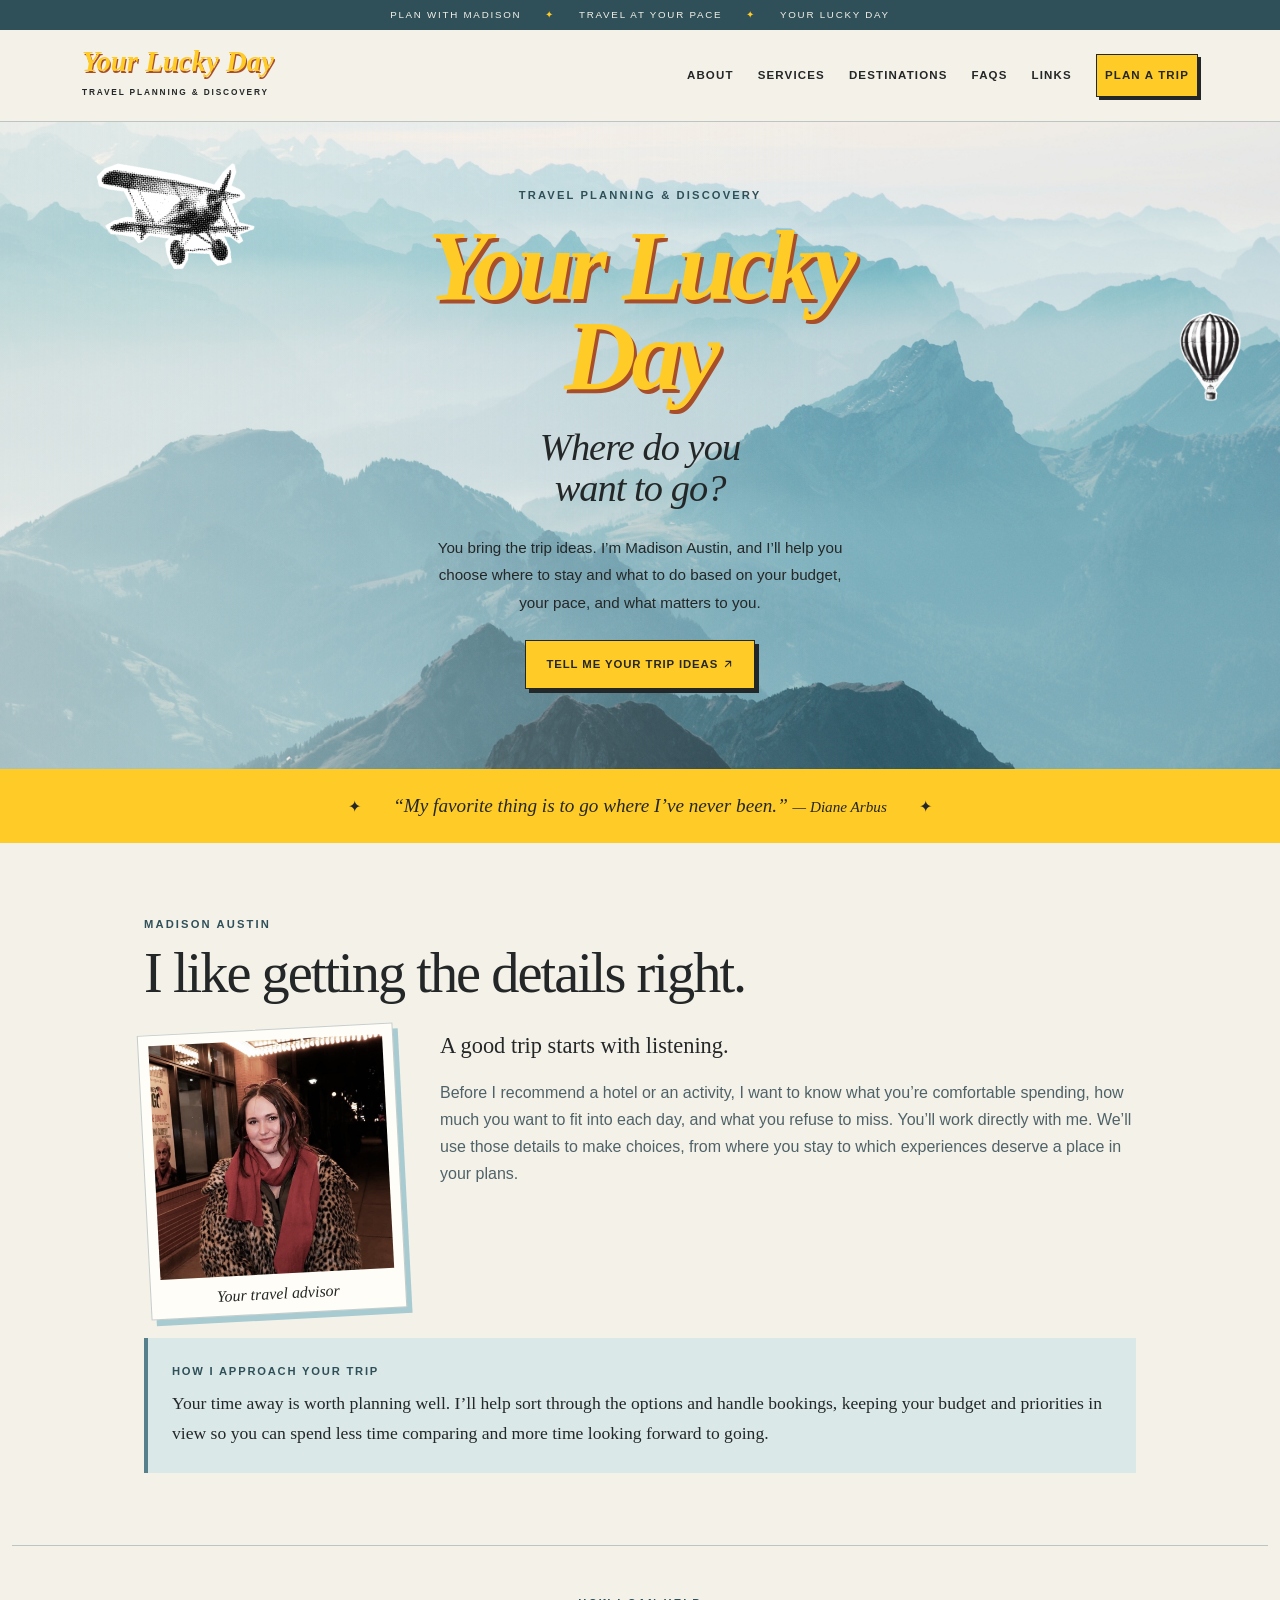
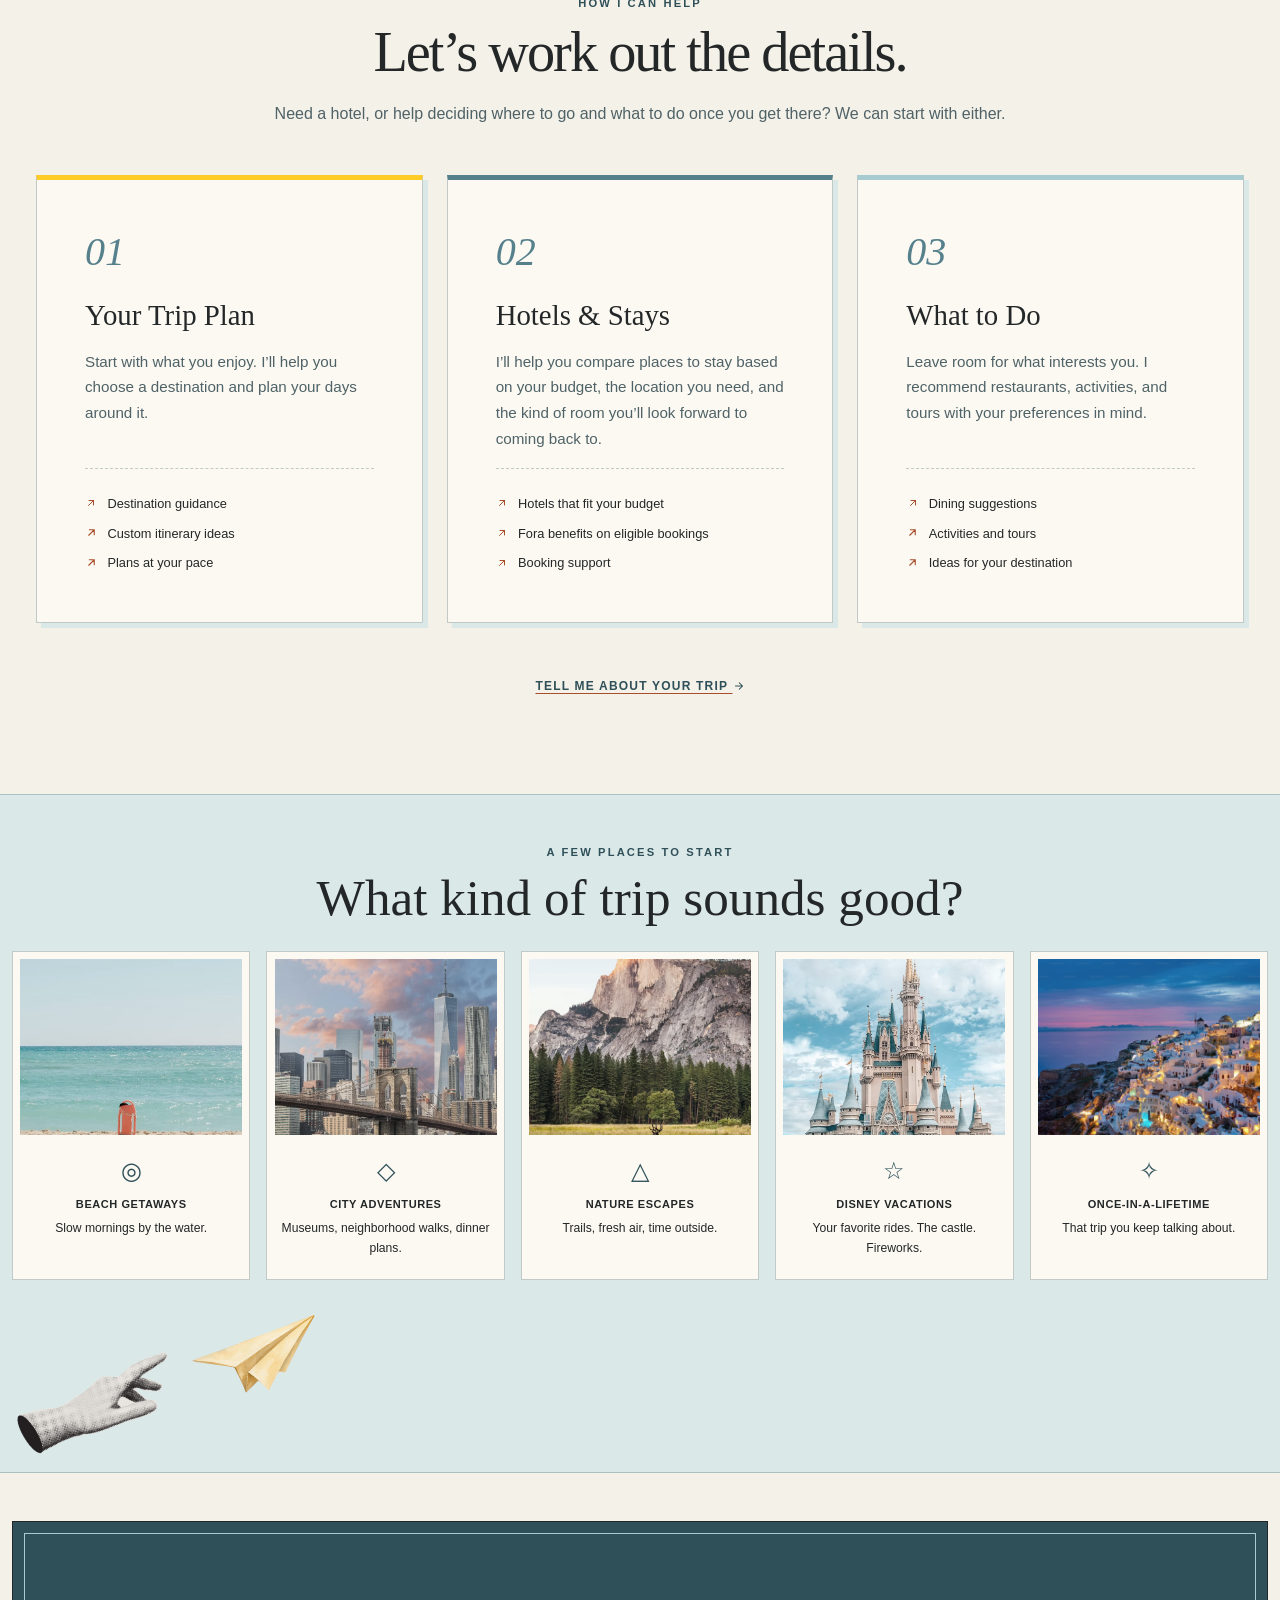
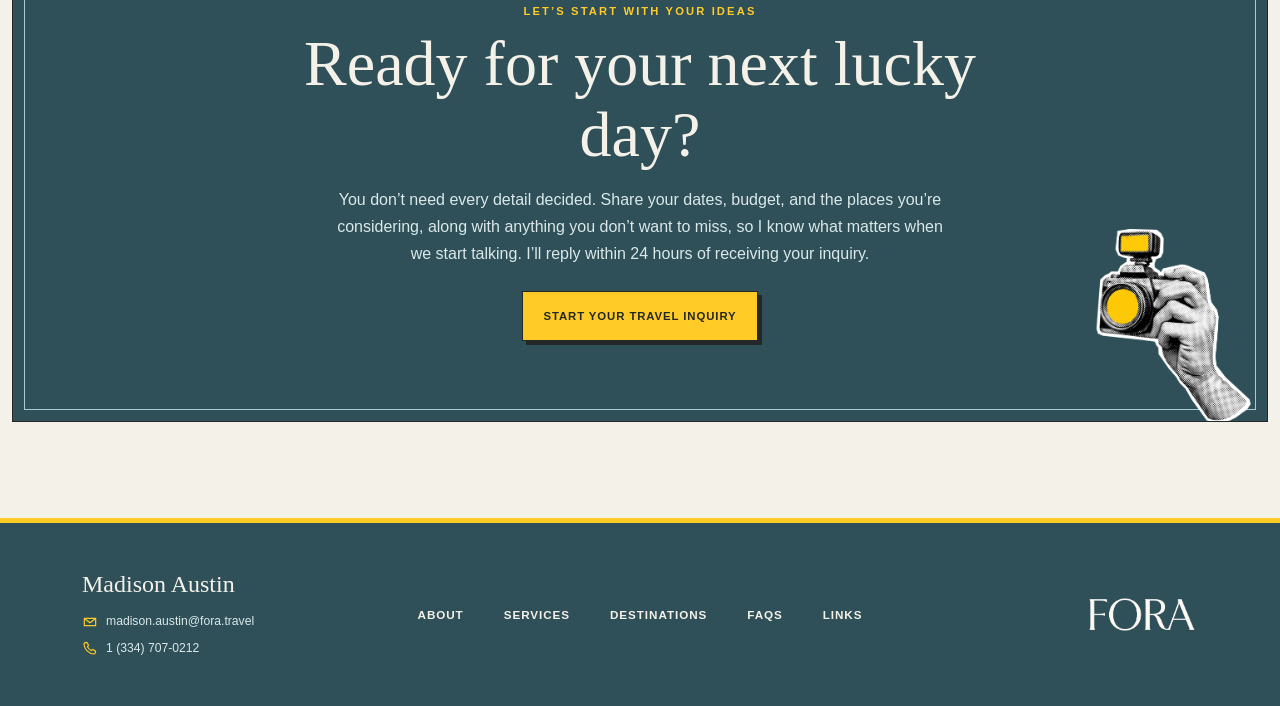
==== index.html @ 233556ca "remove emojis" ====
<!doctype html>
<html lang="en">
  <head>
    <meta charset="utf-8">
    <meta name="viewport" content="width=device-width, initial-scale=1">
    <title>Your Lucky Day | Travel Planning by Madison Austin</title>
    <meta
      name="description"
      content="Plan your trip with Madison Austin. Get help choosing hotels, destinations, and activities around your budget and the way you like to travel."
    >
    <meta name="author" content="Madison Austin">
    <meta name="robots" content="index, follow, max-image-preview:large">
    <link rel="canonical" href="https://yourluckyday.travel/">

    <meta property="og:type" content="website">
    <meta property="og:locale" content="en_US">
    <meta property="og:site_name" content="Your Lucky Day">
    <meta property="og:url" content="https://yourluckyday.travel/">
    <meta property="og:title" content="Your Lucky Day | Travel Planning by Madison Austin">
    <meta
      property="og:description"
      content="You bring the trip ideas. I’m Madison Austin, and I’ll help you choose where to stay and what to do based on your budget, your pace, and what matters to you."
    >
    <meta property="og:image" content="https://yourluckyday.travel/branding/assets/business-card.png">
    <meta property="og:image:type" content="image/png">
    <meta property="og:image:width" content="397">
    <meta property="og:image:height" content="655">
    <meta property="og:image:alt" content="Your Lucky Day custom travel planning by Madison Austin">

    <meta name="twitter:card" content="summary_large_image">
    <meta name="twitter:title" content="Your Lucky Day | Travel Planning by Madison Austin">
    <meta
      name="twitter:description"
      content="You bring the trip ideas. I’m Madison Austin, and I’ll help you choose where to stay and what to do based on your budget, your pace, and what matters to you."
    >
    <meta name="twitter:image" content="https://yourluckyday.travel/branding/assets/business-card.png">
    <meta name="twitter:image:alt" content="Your Lucky Day custom travel planning by Madison Austin">
    <meta name="theme-color" content="#56818c">
    <link
      href="https://cdn.jsdelivr.net/npm/bootstrap@5.3.8/dist/css/bootstrap.min.css"
      rel="stylesheet"
      integrity="sha384-sRIl4kxILFvY47J16cr9ZwB07vP4J8+LH7qKQnuqkuIAvNWLzeN8tE5YBujZqJLB"
      crossorigin="anonymous"
    >
    <link rel="icon" href="branding/assets/favicon.svg" type="image/svg+xml">
    <link href="branding/css/colors.css" rel="stylesheet">
    <script type="application/ld+json">
      {
        "@context": "https://schema.org",
        "@type": "TravelAgency",
        "name": "Your Lucky Day",
        "url": "https://yourluckyday.travel/",
        "logo": "https://yourluckyday.travel/branding/assets/business-card.png",
        "description": "Madison Austin helps you choose destinations, book hotels, and plan activities around your budget and travel preferences.",
        "email": "mailto:madison.austin@fora.travel",
        "telephone": "+1-334-707-0212",
        "founder": {
          "@type": "Person",
          "name": "Madison Austin"
        }
      }
    </script>
  </head>
  <body id="top" class="d-flex flex-column min-vh-100">
    <a class="skip-link" href="#home">Skip to content</a>
    <header class="site-header">
        <div class="header-banner">
          <div class="container d-flex flex-wrap justify-content-center align-items-center">
            <span class="header-banner-item">Plan with Madison</span>
            <span class="header-banner-item">Travel at your pace</span>
            <span class="header-banner-item">Your Lucky Day</span>
          </div>
        </div>
      <nav class="navbar navbar-expand-md custom-navbar py-3" aria-label="Main navigation">
        <div class="container">
          <a class="navbar-brand py-0 me-4" href="#top" aria-label="Back to top">
            <span class="brand-wordmark">Your Lucky Day<span class="brand-descriptor">Travel planning &amp; discovery</span></span>
          </a>
          <button
            class="navbar-toggler"
            type="button"
            data-bs-toggle="collapse"
            data-bs-target="#mainNavigation"
            aria-controls="mainNavigation"
            aria-expanded="false"
            aria-label="Toggle navigation"
          >
            <span class="navbar-toggler-icon"></span>
          </button>
          <div class="collapse navbar-collapse justify-content-end" id="mainNavigation">
            <ul class="navbar-nav align-items-md-center text-center gap-md-1 gap-lg-2">
              <li class="nav-item"><a class="nav-link" href="#about">About</a></li>
              <li class="nav-item"><a class="nav-link" href="#services">Services</a></li>
              <li class="nav-item"><a class="nav-link" href="#destinations">Destinations</a></li>
              <li class="nav-item"><a class="nav-link" href="/faq/">FAQs</a></li>
              <li class="nav-item"><a class="nav-link" href="/links/">Links</a></li>
              <li class="nav-item ms-md-2"><a class="nav-link header-contact-link" href="#contact">Plan a trip</a></li>
            </ul>
          </div>
        </div>
      </nav>
    </header>

    <main class="flex-grow-1">
      <section id="home" class="hero-section overflow-hidden">
        <div class="hero-art" aria-hidden="true">
          <img class="hero-plane" src="branding/assets/vintage%20graphics/plane.png" alt="">
          <img class="hero-balloon" src="branding/assets/vintage%20graphics/hot%20air%20balloon.png" alt="">
        </div>
        <div class="hero-copy p-4 p-sm-5">
          <p class="section-eyebrow mb-3">Travel planning &amp; discovery</p>
          <h1 class="hero-heading mb-4">Your Lucky<br>Day<span class="hero-subheading">Where do you<br>want to go?</span></h1>
          <p class="hero-intro mb-4">
            You bring the trip ideas. I’m Madison Austin, and I’ll help you choose where to stay and what to do based on your budget, your pace, and what matters to you.
          </p>
          <div class="d-flex flex-column flex-sm-row justify-content-center gap-3">
            <a class="btn btn-brand-primary" href="#contact">Tell me your trip ideas <span class="arrow-icon" aria-hidden="true"></span></a>
          </div>
        </div>
      </section>

      <div class="travel-note" aria-label="Travel inspiration"><span aria-hidden="true">✦</span><p>“My favorite thing is to go where I’ve never been.” <cite>— Diane Arbus</cite></p><span aria-hidden="true">✦</span></div>

      <div class="container page-content pb-5">
      <section id="about" class="about-section py-5 my-lg-4">
        <article class="about-article mx-auto">
          <p class="section-eyebrow mb-2">Madison Austin</p>
          <h2 class="about-heading mb-4">I like getting the details right.</h2>
          <div class="about-story">
            <figure class="about-photo-wrap">
              <img
                src="branding/assets/self.jpg"
                alt="Madison Austin overlooking New York City"
                class="about-photo img-fluid"
              >
              <figcaption class="about-photo-caption">Your travel advisor</figcaption>
            </figure>
            <p class="about-lead">
              A good trip starts with listening.
            </p>
            <p class="text-secondary mb-4">
              Before I recommend a hotel or an activity, I want to know what you’re comfortable spending, how much you want to fit into each day, and what you refuse to miss. You’ll work directly with me. We’ll use those details to make choices, from where you stay to which experiences deserve a place in your plans.
            </p>
            <div class="about-promise p-4">
              <div>
                <p class="about-promise-title mb-2">How I approach your trip</p>
                <p class="about-promise-text mb-0">Your time away is worth planning well. I’ll help sort through the options and handle bookings, keeping your budget and priorities in view so you can spend less time comparing and more time looking forward to going.</p>
              </div>
            </div>
          </div>
        </article>
      </section>

      <section id="services" class="services-section py-5 px-3 px-lg-4">
        <div class="services-intro text-center mx-auto mb-5">
          <p class="section-eyebrow mb-2">How I can help</p>
          <h2 class="services-heading mb-3">Let’s work out the details.</h2>
          <p class="services-lead mb-0">
            Need a hotel, or help deciding where to go and what to do once you get there? We can start with either.
          </p>
        </div>

        <div class="row g-4">
          <div class="col-md-4">
            <article class="service-card service-card-gold h-100 p-4 p-lg-5">
              <div class="service-number mb-4">01</div>
              <h3 class="service-title mb-3">Your Trip Plan</h3>
              <p class="service-description">
                Start with what you enjoy. I’ll help you choose a destination and plan your days around it.
              </p>
              <ul class="service-list list-unstyled mb-0">
                <li>Destination guidance</li>
                <li>Custom itinerary ideas</li>
                <li>Plans at your pace</li>
              </ul>
            </article>
          </div>

          <div class="col-md-4">
            <article class="service-card service-card-blue h-100 p-4 p-lg-5">
              <div class="service-number mb-4">02</div>
              <h3 class="service-title mb-3">Hotels &amp; Stays</h3>
              <p class="service-description">
                I’ll help you compare places to stay based on your budget, the location you need, and the kind of room you’ll look forward to coming back to.
              </p>
              <ul class="service-list list-unstyled mb-0">
                <li>Hotels that fit your budget</li>
                <li>Fora benefits on eligible bookings</li>
                <li>Booking support</li>
              </ul>
            </article>
          </div>

          <div class="col-md-4">
            <article class="service-card service-card-mist h-100 p-4 p-lg-5">
              <div class="service-number mb-4">03</div>
              <h3 class="service-title mb-3">What to Do</h3>
              <p class="service-description">
                Leave room for what interests you. I recommend restaurants, activities, and tours with your preferences in mind.
              </p>
              <ul class="service-list list-unstyled mb-0">
                <li>Dining suggestions</li>
                <li>Activities and tours</li>
                <li>Ideas for your destination</li>
              </ul>
            </article>
          </div>
        </div>

        <div class="text-center mt-5">
          <a class="services-link" href="#contact">Tell me about your trip <span class="arrow-icon arrow-icon-right" aria-hidden="true"></span></a>
        </div>
      </section>

      </div>
      <section id="destinations" class="destination-showcase py-5 text-center">
        <div class="destination-art" aria-hidden="true">
          <img class="destination-hand" src="branding/assets/vintage%20graphics/hand%20lightly%20pointing.png" alt="" loading="lazy">
          <img class="destination-paper-plane" src="branding/assets/vintage%20graphics/paper%20airplane.png" alt="" loading="lazy">
        </div>
        <div class="container page-content destination-content">
        <p class="destination-eyebrow mb-2">A few places to start</p>
        <h2 class="destination-heading mb-4">What kind of trip sounds good?</h2>

        <div class="row row-cols-1 row-cols-sm-2 row-cols-lg-5 g-3 justify-content-center">
          <div class="col">
            <article class="destination-card h-100">
              <img
                src="branding/destinations/beach_card.avif"
                alt="Tropical beach getaway"
                class="destination-image"
              >
              <div class="destination-card-body">
                <span class="destination-icon" aria-hidden="true">◎</span>
                <h3>Beach Getaways</h3>
                <p>Slow mornings by the water.</p>
              </div>
            </article>
          </div>
          <div class="col">
            <article class="destination-card h-100">
              <img
                src="branding/destinations/city_card.avif"
                alt="Colorful city street lined with buildings"
                class="destination-image"
              >
              <div class="destination-card-body">
                <span class="destination-icon" aria-hidden="true">◇</span>
                <h3>City Adventures</h3>
                <p>Museums, neighborhood walks, dinner plans.</p>
              </div>
            </article>
          </div>
          <div class="col">
            <article class="destination-card h-100">
              <img
                src="branding/destinations/nature_card.avif"
                alt="Scenic nature escape"
                class="destination-image"
              >
              <div class="destination-card-body">
                <span class="destination-icon" aria-hidden="true">△</span>
                <h3>Nature Escapes</h3>
                <p>Trails, fresh air, time outside.</p>
              </div>
            </article>
          </div>
          <div class="col">
            <article class="destination-card h-100">
              <img
                src="branding/destinations/disney_card.avif"
                alt="Disney vacation experience"
                class="destination-image"
              >
              <div class="destination-card-body">
                <span class="destination-icon" aria-hidden="true">☆</span>
                <h3>Disney Vacations</h3>
                <p>Your favorite rides. The castle. Fireworks.</p>
              </div>
            </article>
          </div>
          <div class="col">
            <article class="destination-card h-100">
              <img
                src="branding/destinations/bucket_list_card.avif"
                alt="Once-in-a-lifetime travel experience"
                class="destination-image"
              >
              <div class="destination-card-body">
                <span class="destination-icon" aria-hidden="true">✧</span>
                <h3>Once-in-a-Lifetime</h3>
                <p>That trip you keep talking about.</p>
              </div>
            </article>
          </div>
        </div>
        </div>
      </section>

      <div class="container page-content pb-5">
      <section id="contact" class="contact-section my-5 p-4 p-sm-5 text-center overflow-hidden">
        <img class="contact-camera" src="branding/assets/vintage%20graphics/camera%20and%20hand.png" alt="" loading="lazy">
        <span class="contact-glow contact-glow-two" aria-hidden="true"></span>
        <div class="contact-content position-relative mx-auto">
          <p class="section-eyebrow mb-2">Let’s start with your ideas</p>
          <h2 class="contact-heading mb-3">Ready for your next lucky day?</h2>
          <p class="contact-intro mx-auto mb-4">
            You don’t need every detail decided. Share your dates, budget, and the places you’re considering, along with anything you don’t want to miss, so I know what matters when we start talking. I’ll reply within 24 hours of receiving your inquiry.
          </p>
          <a
            class="btn btn-contact"
            href="https://secure.foratravel.com/intake/SJvaVFpVIX"
            target="_blank"
            rel="noopener noreferrer"
          >
            Start your travel inquiry
          </a>
        </div>
      </section>
      </div>
    </main>

    <footer class="site-footer py-5">
      <div class="container">
        <div class="row align-items-center gy-4">
          <div class="col-md-3 text-center text-md-start">
            <address class="footer-contact-details mb-0">
              <p class="footer-contact-name mb-2">Madison Austin</p>
              <a href="mailto:madison.austin@fora.travel">
                <svg class="footer-contact-icon" viewBox="0 0 24 24" aria-hidden="true">
                  <path d="M3.5 6.5h17v11h-17z"></path>
                  <path d="m4 7 8 6 8-6"></path>
                </svg>
                <span>madison.austin@fora.travel</span>
              </a>
              <a href="tel:+13347070212">
                <svg class="footer-contact-icon" viewBox="0 0 24 24" aria-hidden="true">
                  <path d="M7.2 3.5 10 7.8 8.2 10c1.3 2.6 3.2 4.5 5.8 5.8l2.2-1.8 4.3 2.8-.8 3c-.2.7-.9 1.2-1.7 1.2C9.7 20.5 3.5 14.3 3 6c0-.8.5-1.5 1.2-1.7z"></path>
                </svg>
                <span>1 (334) 707-0212</span>
              </a>
            </address>
          </div>

          <div class="col-md-6">
            <nav aria-label="Footer navigation">
              <ul class="nav justify-content-center align-items-center gap-1 gap-lg-2">
                <li class="nav-item"><a class="nav-link" href="#about">About</a></li>
                <li class="nav-item"><a class="nav-link" href="#services">Services</a></li>
                <li class="nav-item"><a class="nav-link" href="#destinations">Destinations</a></li>
                <li class="nav-item"><a class="nav-link" href="/faq/">FAQs</a></li>
              <li class="nav-item"><a class="nav-link" href="/links/">Links</a></li>
              </ul>
            </nav>
          </div>

          <div class="col-md-3 text-center text-md-end">
            <img
              src="branding/fora/Fora_Logo_Light.png"
              alt="Fora"
              class="footer-fora-logo img-fluid"
            >
          </div>
        </div>
      </div>
    </footer>

    <script
      src="https://cdn.jsdelivr.net/npm/bootstrap@5.3.8/dist/js/bootstrap.bundle.min.js"
      integrity="sha384-FKyoEForCGlyvwx9Hj09JcYn3nv7wiPVlz7YYwJrWVcXK/BmnVDxM+D2scQbITxI"
      crossorigin="anonymous"
    ></script>
  </body>
</html>
---- branding/css/colors.css ----
/* Your Lucky Day — business-card identity. */
:root {
  --color-ink: #242727;
  --color-paper: #f4f1e9;
  --color-mist: #dbe8e8;
  --color-blue: #a8cbd1;
  --color-mountain: #56818c;
  --color-night: #2f5059;
  --color-gold: #ffcb27;
  --color-rust: #a84e2b;
  --font-display: Georgia, serif;
  --line: rgba(47,80,89,.28);
}
html { scroll-behavior: smooth; scroll-padding-top: 2rem; }
body { background: var(--color-paper); color: var(--color-ink); font-family: Arial, Helvetica, sans-serif; line-height: 1.7; }
h1,h2,h3,h4,h5,h6 { font-family: var(--font-display); font-weight: 400; }
a { color: var(--color-night); text-underline-offset: .25em; }
a:hover { color: var(--color-rust); }
:focus-visible { outline: 3px solid var(--color-rust) !important; outline-offset: 5px; }
::selection { background: var(--color-gold); color: var(--color-ink); }
.skip-link { position: absolute; left: 1rem; top: -6rem; z-index: 20; padding: .6rem 1rem; background: var(--color-gold); }
.skip-link:focus { top: 1rem; }
.header-banner { padding: .42rem; background: var(--color-night); color: var(--color-paper); font-size: .61rem; letter-spacing: .18em; text-transform: uppercase; text-align: center; }
.header-banner-item + .header-banner-item::before { content: '✦'; color: var(--color-gold); margin-inline: 1.5rem; }
.custom-navbar { background: var(--color-paper); border-bottom: 1px solid var(--line); }
.navbar-brand { text-decoration: none; }
.brand-wordmark { display: inline-block; color: var(--color-gold); text-shadow: 1px 2px 0 var(--color-rust); font: italic bold 1.8rem/1.05 var(--font-display); }
.brand-descriptor { display: block; margin-top: .6rem; color: var(--color-ink); text-shadow: none; font: 700 .52rem/1.5 Arial,sans-serif; letter-spacing: .22em; text-transform: uppercase; }
.custom-navbar .nav-link { color: var(--color-ink); font-size: .72rem; font-weight: 700; letter-spacing: .1em; text-transform: uppercase; padding: .65rem .85rem; }
.custom-navbar .nav-link:hover { color: var(--color-rust); }
.custom-navbar .header-contact-link { padding-inline: 1.4rem; background: var(--color-gold); border: 1px solid var(--color-ink); box-shadow: 3px 3px 0 var(--color-ink); }
.custom-navbar .navbar-toggler { border-color: var(--line); }
.page-content { max-width: 1320px; }
.section-eyebrow,.destination-eyebrow { color: var(--color-night); font-size: .7rem; font-weight: 700; letter-spacing: .19em; text-transform: uppercase; }
.hero-section { position: relative; isolation: isolate; background: linear-gradient(90deg,rgba(244,241,233,.48),transparent 68%), var(--color-mist) url('../assets/mountain%20background.jpg') center/cover no-repeat; border: 0; min-height: 640px; }
.hero-copy { position: relative; z-index: 2; width: 100%; max-width: 760px; margin-inline: auto; text-align: center; padding: 4rem 4rem 5rem !important; }
.hero-heading { color: var(--color-gold); font-style: italic; font-weight: 700; font-size: clamp(4rem,7.8vw,7rem); line-height: .9; letter-spacing: -.05em; text-shadow: 3px 4px 0 var(--color-rust); }
.hero-subheading { display: block; margin-top: 1.65rem; color: var(--color-ink); font-size: clamp(1.7rem,3vw,2.7rem); font-weight: 400; line-height: 1.08; letter-spacing: -.025em; text-shadow: none; }
.hero-intro { margin-inline: auto; max-width: 27rem; color: var(--color-ink); font-size: .95rem; line-height: 1.8; }
.btn-brand-primary,.btn-contact { padding: .95rem 1.3rem; background: var(--color-gold); color: var(--color-ink); border: 1px solid var(--color-ink); border-radius: 0; box-shadow: 4px 4px 0 var(--color-ink); font-size: .71rem; font-weight: 700; letter-spacing: .08em; text-transform: uppercase; }
.btn-brand-primary:hover,.btn-contact:hover { background: var(--color-paper); color: var(--color-ink); border-color: var(--color-ink); transform: translateY(-2px); }
.travel-note { display: flex; align-items: center; justify-content: center; gap: 2rem; padding: 1.4rem 2rem; background: var(--color-gold); border: 0; }
.travel-note p { margin: 0; font: italic 1.2rem/1.5 var(--font-display); text-align: center; }
.travel-note cite { white-space: nowrap; font-size: .95rem; }
.about-article { max-width: 62rem; }
.about-heading,.services-heading { font-size: clamp(2.2rem,4.4vw,3.6rem); line-height: 1.12; letter-spacing: -.035em; }
.about-story::after { content: ''; display: block; clear: both; }
.about-photo-wrap { float: left; width: 16rem; max-width: 42%; margin: 0 2.5rem 1.5rem 0; padding: .6rem .6rem 0; background: #fffdf7; border: 1px solid var(--line); box-shadow: 5px 6px 0 var(--color-blue); transform: rotate(-3deg); }
.about-photo { width: 100%; aspect-ratio: 1; object-fit: cover; filter: saturate(.6); }
.about-photo-caption { padding: .65rem; text-align: center; font: italic 1rem var(--font-display); }
.about-lead { font: 1.4rem/1.5 var(--font-display); }
.text-secondary { color: #4f6267 !important; }
.about-promise { clear: both; background: var(--color-mist); border-left: 4px solid var(--color-mountain); }
.about-promise-title { font-size: .7rem; font-weight: 700; letter-spacing: .16em; text-transform: uppercase; color: var(--color-night); }
.about-promise-text { font: 1.1rem/1.7 var(--font-display); }
.services-section { border-top: 1px solid var(--line); }
.services-intro { max-width: 47rem; }
.services-lead { color: #4f6267; }
.service-card { display: flex; flex-direction: column; position: relative; background: #fbf9f2; border: 1px solid var(--line); box-shadow: 5px 5px 0 var(--color-mist); }
.service-card-gold { border-top: 5px solid var(--color-gold); }
.service-card-blue { border-top: 5px solid var(--color-mountain); }
.service-card-mist { border-top: 5px solid var(--color-blue); }
.service-number { font: italic 2.5rem var(--font-display); color: var(--color-mountain); }
.service-title { font-size: 1.8rem; line-height: 1.15; }
.service-description { color: #4f6267; font-size: .95rem; }
.service-list { margin-top: auto; padding-top: 1rem; border-top: 1px dashed var(--line); }
.service-list li { margin-top: .5rem; font-size: .8rem; }
.arrow-icon, .service-list li::before { display: inline-block; width: 1em; height: 1em; background-color: currentColor; -webkit-mask: url('../assets/arrow-svg.svg') center / contain no-repeat; mask: url('../assets/arrow-svg.svg') center / contain no-repeat; vertical-align: -.12em; }
.arrow-icon-right { transform: rotate(45deg); }
.service-list li::before { content: ''; margin-right: .6rem; color: var(--color-rust); }
.services-link,.links-home { font-size: .75rem; letter-spacing: .1em; font-weight: 700; text-transform: uppercase; text-decoration-color: var(--color-rust); }
.destination-showcase { position: relative; isolation: isolate; overflow: hidden; margin-top: 0; background: var(--color-mist); border-block: 1px solid var(--line); }
.destination-heading { font-size: clamp(2rem,4vw,3.2rem); line-height: 1.1; }
.destination-card { background: #fbf9f2; border: 1px solid var(--line); padding: .45rem; }
.destination-image { display: block; width: 100%; height: 11rem; object-fit: cover; filter: saturate(.72); }
.destination-card-body { padding: 1rem .3rem .8rem; }
.destination-icon { color: var(--color-night); font-size: 1.5rem; }
.destination-card h3 { font: bold .69rem/1.5 Arial,sans-serif; letter-spacing: .05em; text-transform: uppercase; margin: .3rem 0; }
.destination-card p { font-size: .76rem; margin: 0; }
.contact-section { position: relative; background: var(--color-night); border: 1px solid var(--color-ink); outline: 1px solid var(--color-blue); outline-offset: -13px; }
.contact-content { max-width: 46rem; padding-block: 2rem; }
.contact-section .section-eyebrow { color: var(--color-gold); }
.contact-heading { color: var(--color-paper); font-size: clamp(2.4rem,5vw,4rem); line-height: 1.1; }
.contact-intro { max-width: 38rem; color: var(--color-mist); }
.contact-glow { display: none; }
.site-footer { background: var(--color-night); border-top: 5px solid var(--color-gold); }
.site-footer .nav-link { color: var(--color-paper); font-size: .73rem; font-weight: 700; text-transform: uppercase; letter-spacing: .08em; }
.site-footer a:hover { color: var(--color-gold); }
.footer-contact-details { display: flex; flex-direction: column; gap: .35rem; align-items: flex-start; font-style: normal; }
.footer-contact-name { color: var(--color-paper); font: 1.5rem var(--font-display); }
.footer-contact-details a { display: inline-flex; align-items: center; gap: .5rem; color: var(--color-mist); font-size: .76rem; text-decoration: none; }
.footer-contact-icon { width: 1rem; height: 1rem; fill: none; stroke: var(--color-gold); stroke-width: 1.75; stroke-linecap: round; stroke-linejoin: round; }
.footer-fora-logo { width: 7rem; }
.links-page { background: var(--color-mist) url('../assets/mountain%20background.jpg') center/cover fixed; }
.links-main { display: grid; place-items: center; min-height: 100vh; padding: 3rem 1rem; }
.links-card { position: relative; width: min(100%,37rem); padding: clamp(1.6rem,6vw,3.5rem); background: rgba(244,241,233,.97); border: 1px solid var(--color-night); outline: 1px solid var(--line); outline-offset: -12px; box-shadow: 9px 9px 0 rgba(47,80,89,.22); text-align: center; }
.links-logo { font-size: clamp(2.3rem,7vw,3.2rem); }
.links-logo .brand-descriptor { font-size: .62rem; }
.links-heading { font-size: clamp(2rem,6vw,2.8rem); line-height: 1.1; }
.links-intro { color: #4f6267; font-size: .95rem; }
.link-tree { display: grid; gap: .85rem; }
.link-tree-item { display: flex; align-items: center; padding: .9rem 1rem; min-height: 4.2rem; color: var(--color-ink); background: #fbf9f2; border: 1px solid var(--line); font-size: .72rem; font-weight: 700; letter-spacing: .06em; text-transform: uppercase; text-decoration: none; }
.link-tree-item:first-child { background: var(--color-gold); border-color: var(--color-ink); box-shadow: 3px 3px 0 var(--color-ink); }
.link-tree-item:hover { background: var(--color-mist); color: var(--color-ink); }
.link-tree-icon { display: grid; place-items: center; flex: 0 0 2rem; height: 2rem; margin-right: .6rem; font: 1.3rem var(--font-display); }
.link-tree-label { flex: 1; }
.link-tree-arrow { margin-left: .6rem; font-size: 1.2rem; }
@media (max-width: 991.98px) {
 .hero-copy { position: relative; z-index: 2; width: 100%; padding: 3rem !important; }
 .hero-section { min-height: 610px; background-position: 56% center; }
}
@media (max-width: 767.98px) {
 .header-banner { font-size: .48rem; letter-spacing: .08em; }
 .header-banner-item + .header-banner-item::before { margin-inline: .55rem; }
 .custom-navbar .navbar-nav { padding-top: 1rem; }
 .custom-navbar .header-contact-link { margin: .5rem 0; }

 .hero-section { min-height: 0; background-image: url('../assets/mountain%20background.jpg'); background-position: 70% bottom; background-size: auto 660px; background-color: #f0eee5; }
 .hero-copy { position: relative; z-index: 2; width: 100%; max-width: none; padding: 3rem 1.8rem 7rem !important; background: linear-gradient(to bottom,#f4f1e9 0%,rgba(244,241,233,.96) 48%,rgba(244,241,233,0) 76%); }
 .hero-heading { font-size: clamp(3rem,13vw,5.6rem); }
 .hero-subheading { font-size: 2rem; }
 .hero-intro { max-width: 29rem; }
 .hero-copy .btn { align-self: center; }
 .travel-note { gap: .6rem; padding: 1.2rem .8rem; }
 .travel-note p { font-size: 1rem; }
 .travel-note cite { display: block; }
 .about-section { padding-inline: .8rem; }
 .about-photo-wrap { float: none; width: 15rem; max-width: 85%; margin: 0 auto 2rem; }
 .about-heading { text-align: center; }
 .footer-contact-details { align-items: center; }
}
@media (prefers-reduced-motion: reduce) { html { scroll-behavior: auto; } *,*::before,*::after { transition: none !important; } }

/* Supplied Canva artwork: separate layers keep the collage responsive. */
.hero-art { position: absolute; inset: 0; z-index: 1; pointer-events: none; }
.hero-art img { position: absolute; height: auto; object-fit: contain; }
.hero-plane { width: 12%; left: 8%; top: 4%; transform: rotate(-12deg); }
.hero-balloon { width: 5%; right: 3%; top: 29%; }
.links-clover { position: absolute; right: -.35rem; bottom: -1.5rem; width: clamp(3.5rem,10vw,5rem); height: auto; object-fit: contain; display: block; margin: 0; transform: rotate(-14deg); pointer-events: none; }
@media (max-width: 767.98px) {
 .hero-plane { width: 20%; right: auto; left: 6%; top: auto; bottom: 1rem; }
 .hero-balloon { width: 9%; right: 6%; top: auto; bottom: 2rem; }
}

@media (prefers-reduced-motion: no-preference) {
 .hero-plane, .links-plane { animation: plane-drift 9s ease-in-out infinite; }
 .hero-balloon, .links-balloon { animation: balloon-float 11s ease-in-out infinite; }
}
@keyframes plane-drift {
 0%, 100% { transform: translate(0, 0) rotate(-12deg); }
 50% { transform: translate(12px, -8px) rotate(-9deg); }
}
@keyframes balloon-float {
 0%, 100% { transform: translate(0, 0) rotate(-2deg); }
 50% { transform: translate(-5px, -12px) rotate(2deg); }
}

.links-travel-art { position: fixed; inset: 0; pointer-events: none; }
.links-travel-art img { position: absolute; height: auto; object-fit: contain; }
.links-plane { width: clamp(3.5rem,12vw,11rem); left: max(.75rem,calc((100% - 37rem) / 4 - 5rem)); top: 15%; transform: rotate(-12deg); }
.links-balloon { width: clamp(2.5rem,6vw,5rem); right: max(.75rem,calc((100% - 37rem) / 4 - 2rem)); top: 45%; }
@media (max-width: 767.98px) { .links-travel-art { display: none; } }

.destination-art { position: absolute; inset: 0; z-index: -1; pointer-events: none; }
.destination-art img { position: absolute; height: auto; object-fit: contain; }
.destination-hand { width: 9rem; left: .5rem; bottom: .5rem; transform: scaleX(-1) rotate(-10deg); transform-origin: 50% 80%; }
.destination-paper-plane { width: 8rem; left: 12rem; bottom: 5rem; transform: rotate(-8deg); }
.destination-showcase { padding-bottom: 12rem !important; }
.destination-heading { max-width: 75%; margin-inline: auto; }
@media (max-width: 767.98px) {
 .destination-showcase { padding-top: 3rem !important; padding-bottom: 10rem !important; }
 .destination-heading { max-width: 100%; }
 .destination-hand { width: 7rem; left: .25rem; bottom: .5rem; }
 .destination-paper-plane { width: 6rem; left: 9rem; bottom: 4rem; }
}

@media (prefers-reduced-motion: no-preference) {
 .destination-hand { animation: hand-release 7s ease-in-out infinite; }
 .destination-paper-plane { animation: paper-plane-glide 7s ease-in-out infinite; }
}
@keyframes hand-release {
 0%, 100% { transform: translateY(0) scaleX(-1) rotate(-10deg); }
 50% { transform: translateY(-3px) scaleX(-1) rotate(-12deg); }
}
@keyframes paper-plane-glide {
 0%, 100% { transform: translate(0, 0) rotate(-8deg); }
 50% { transform: translate(18px, -12px) rotate(-11deg); }
}

.contact-camera { transform: scaleX(-1); position: absolute; right: 1rem; bottom: -.5rem; width: clamp(6rem,12vw,10rem); height: auto; pointer-events: none; }
@media (max-width: 991.98px) {
 .contact-section { padding-bottom: 8rem !important; }
 .contact-camera { width: 6rem; right: .75rem; }
}

/* FAQ page shares the site's paper, mountain, and golden-yellow identity. */
.custom-navbar .nav-link[aria-current="page"] { text-decoration: underline; text-decoration-color: var(--color-rust); text-underline-offset: .4rem; }
.faq-hero { position: relative; overflow: hidden; padding: 4rem 1rem; background: linear-gradient(rgba(244,241,233,.5),rgba(219,232,232,.7)), url('../assets/mountain%20background.jpg') center 40%/cover; }
.faq-hero h1 { font-size: clamp(2.8rem,5.5vw,4.8rem); line-height: 1.05; letter-spacing: -.04em; }
.faq-hero h1 em { color: var(--color-gold); text-shadow: 2px 3px var(--color-rust); font-weight: bold; }
.faq-hero-intro { max-width: 30rem; margin: 1.5rem auto 0; }
.faq-paper-plane { position: absolute; width: clamp(3rem,9vw,8rem); right: 4%; bottom: 2rem; pointer-events: none; }
.faq-content { max-width: 850px; }
.faq-content h2 { font-size: clamp(1.8rem,4vw,2.6rem); line-height: 1.15; }
.faq-list { border-top: 1px solid var(--line); }
.faq-item { background: #fbf9f2; border: 1px solid var(--line); border-top: 0; }
.faq-item summary { display: flex; justify-content: space-between; align-items: center; gap: 1rem; padding: 1.4rem 1.5rem; cursor: pointer; list-style: none; font: 1.2rem/1.4 var(--font-display); }
.faq-item summary::-webkit-details-marker { display: none; }
.faq-item summary:hover, .faq-item[open] summary { background: var(--color-mist); }
.faq-toggle { display: grid; place-items: center; flex: 0 0 1.8rem; height: 1.8rem; background: var(--color-gold); color: var(--color-ink); font: 1.3rem/1 Arial,sans-serif; }
.faq-toggle::before { content: '+'; }
.faq-item[open] .faq-toggle::before { content: '−'; }
.faq-answer { padding: 1.25rem 1.5rem 1.5rem; color: #40575e; overflow-wrap: anywhere; }
.faq-answer p { margin: 0; }
.faq-contact { background: var(--color-mist); border-top: 4px solid var(--color-gold); }
@media (max-width: 767.98px) {
 .faq-hero { padding: 3rem 1rem 5rem; }
 .faq-paper-plane { bottom: 1rem; width: 4rem; }
 .faq-item summary { padding: 1.1rem; font-size: 1.1rem; }
 .faq-answer { padding: 1.1rem; }
}
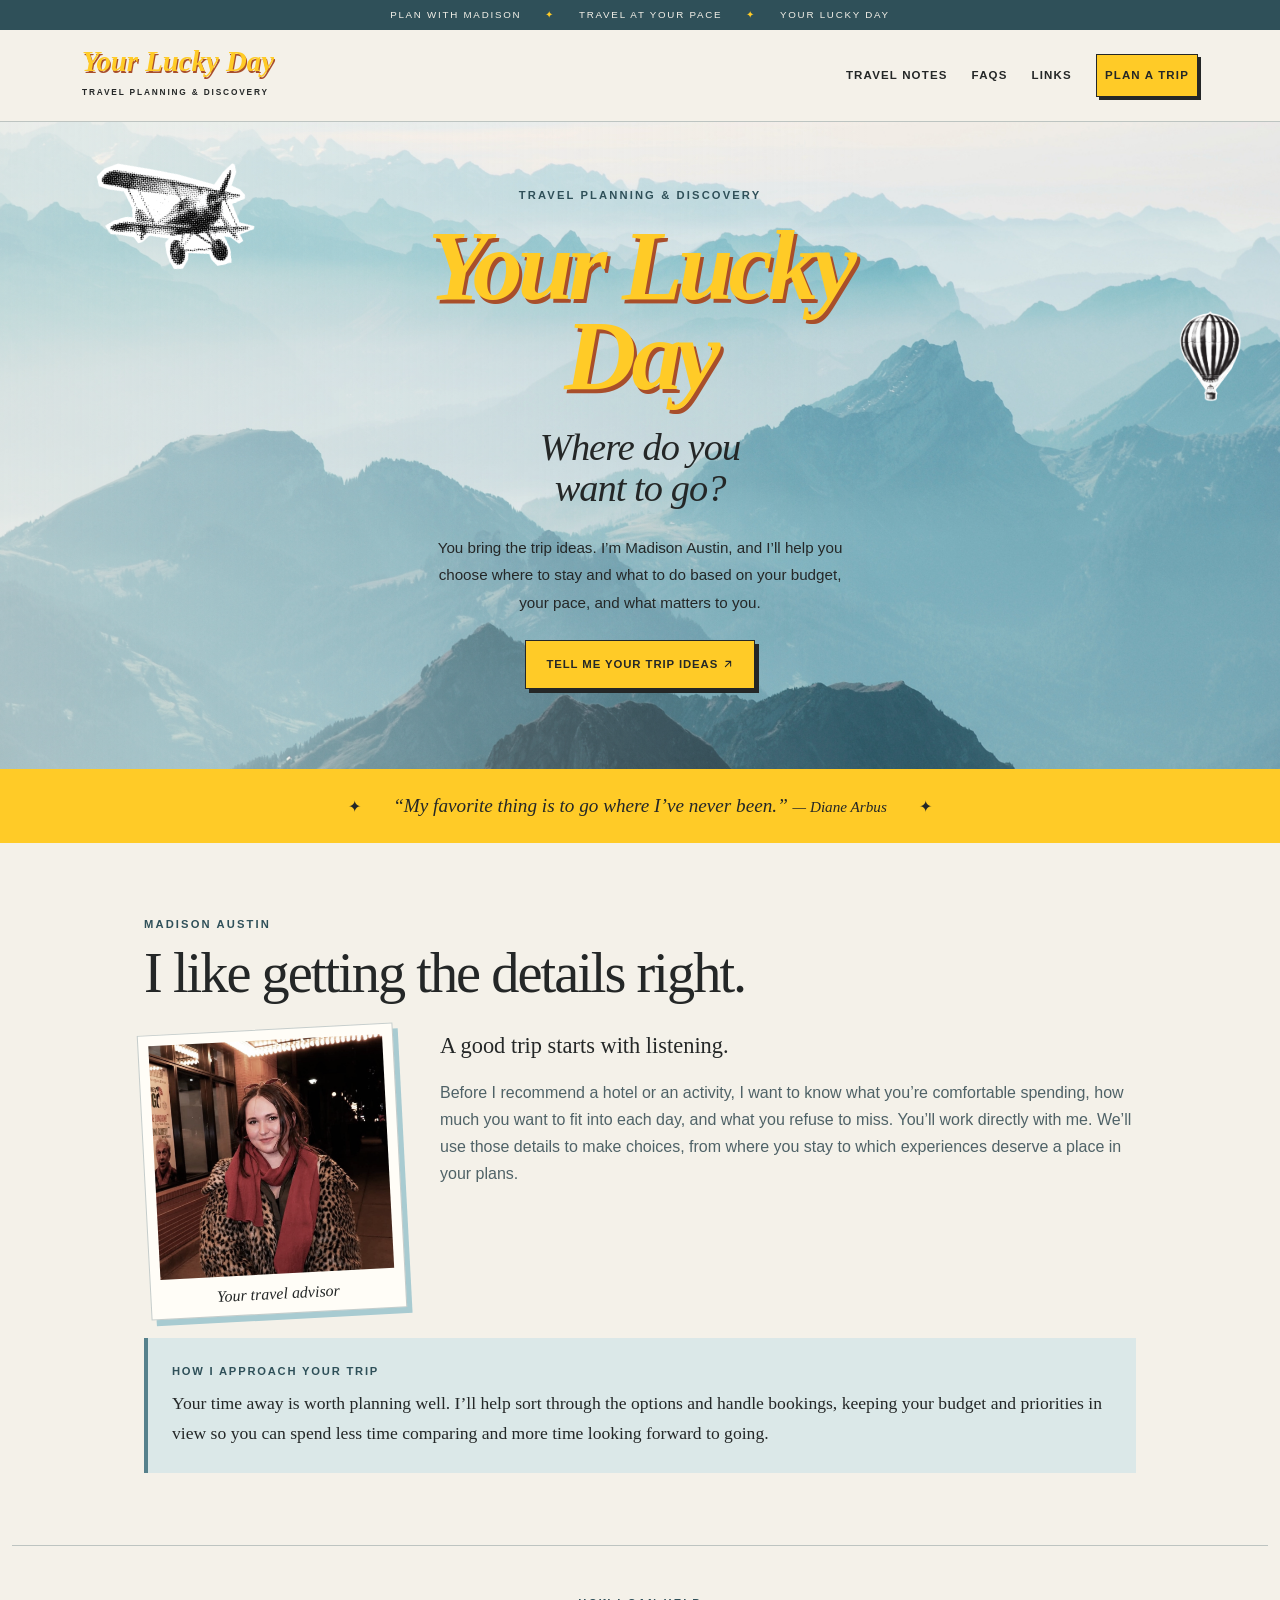
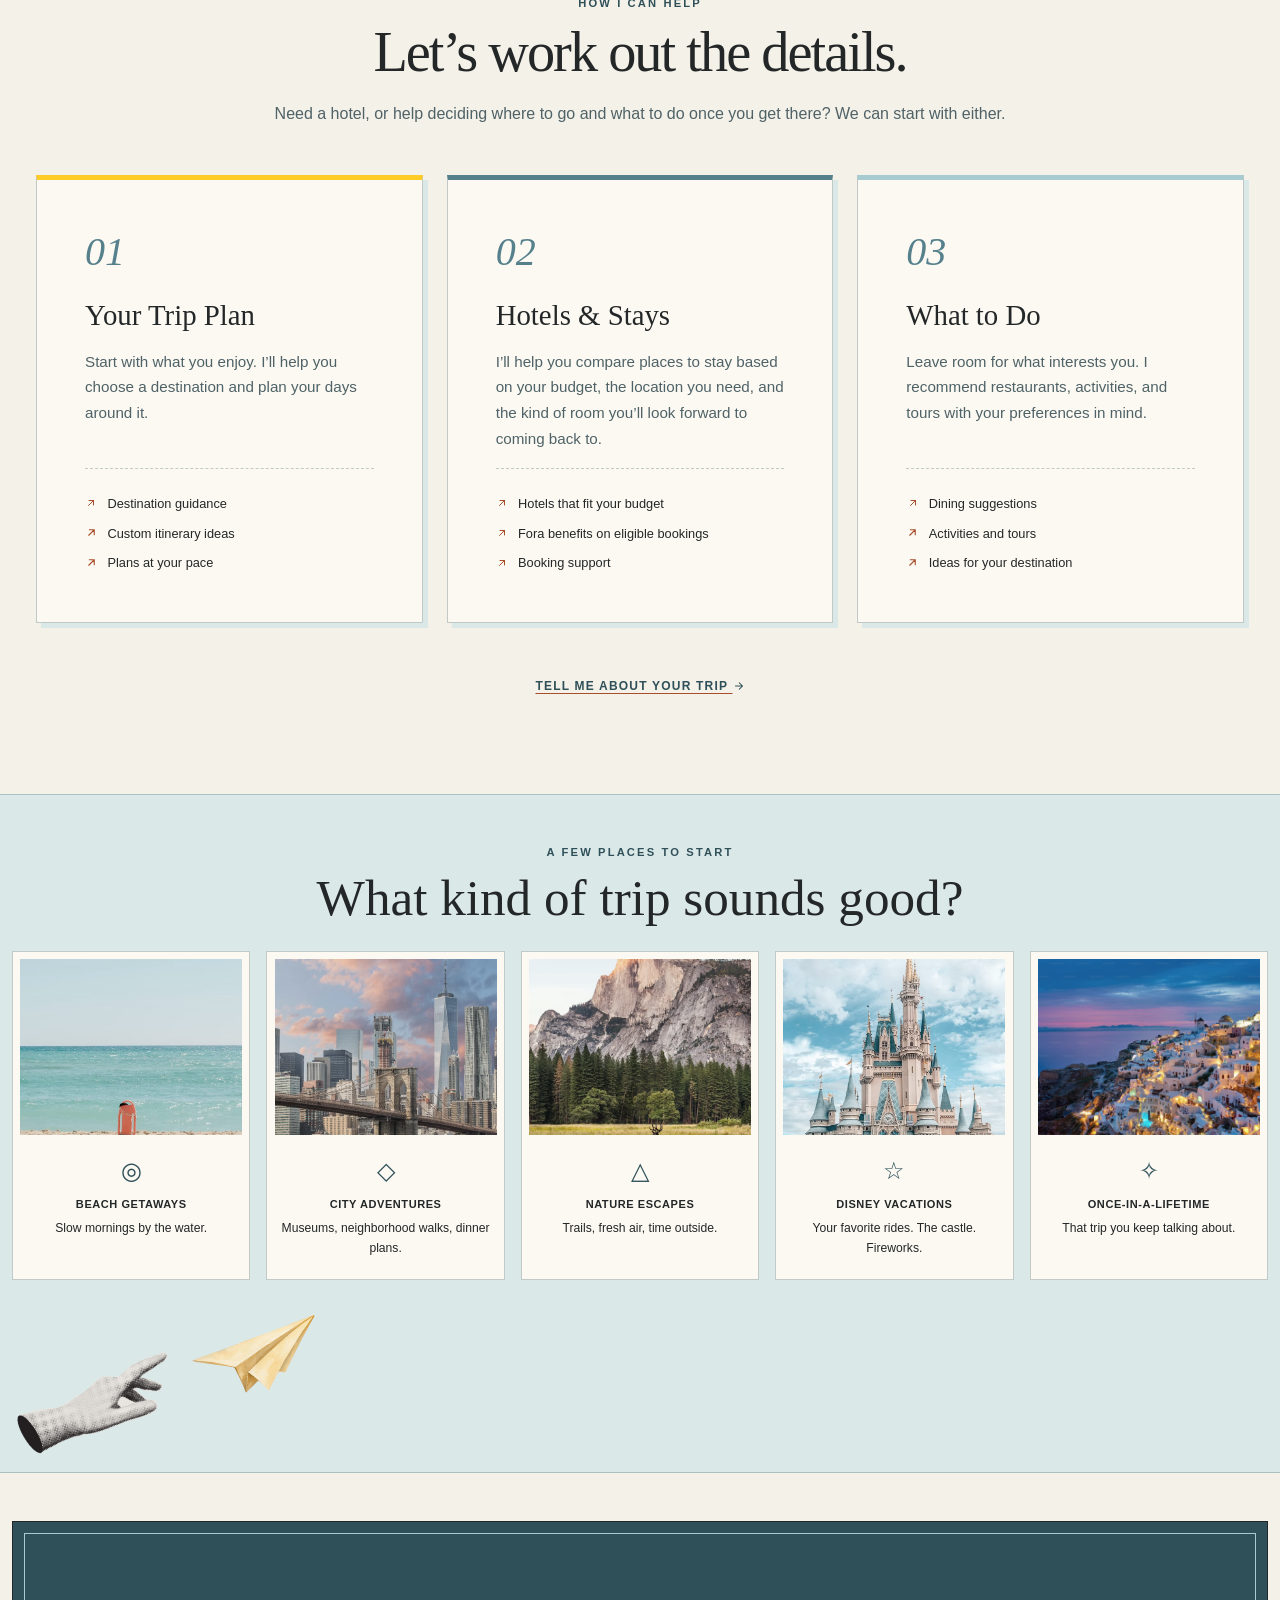
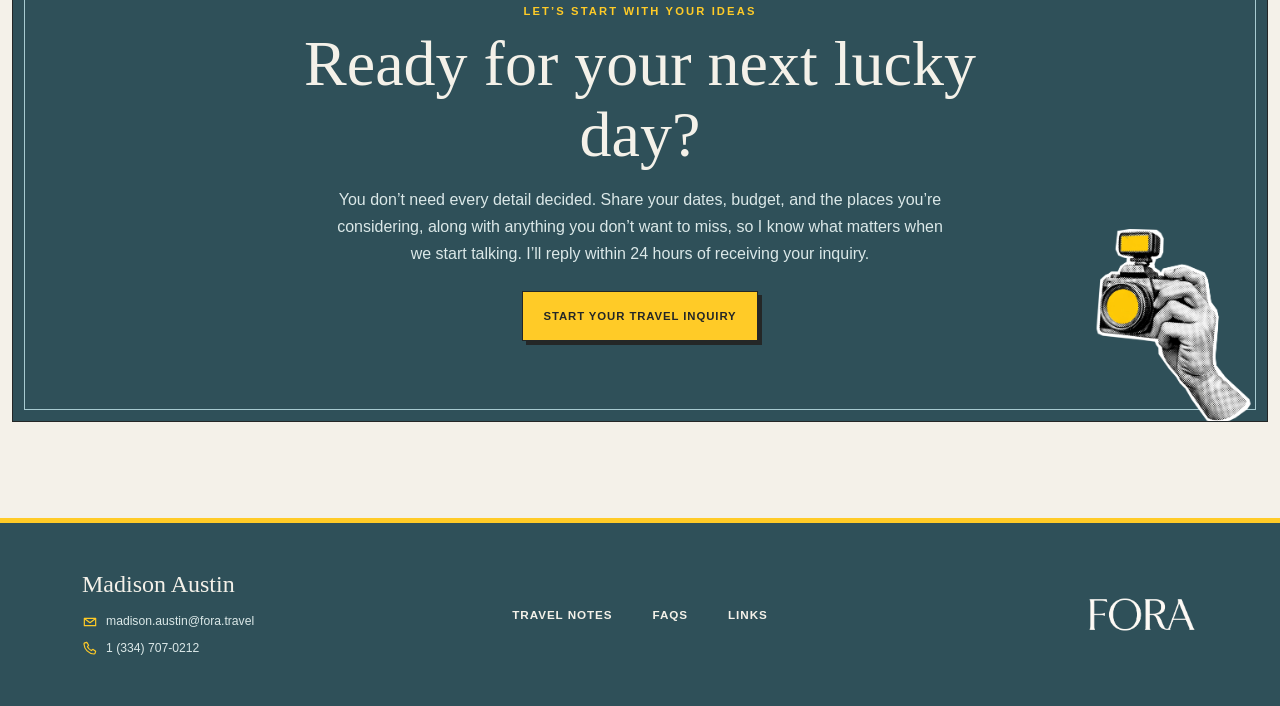
==== commit 20a7a339: "Add travel notes section" ====
--- a/index.html
+++ b/index.html
@@ -21,20 +21,20 @@
       property="og:description"
       content="You bring the trip ideas. I’m Madison Austin, and I’ll help you choose where to stay and what to do based on your budget, your pace, and what matters to you."
     >
-    <meta property="og:image" content="https://yourluckyday.travel/branding/assets/business-card.png">
+
+    <meta property="og:image" content="https://yourluckyday.travel/branding/assets/SEO%20Card.png">
     <meta property="og:image:type" content="image/png">
-    <meta property="og:image:width" content="397">
-    <meta property="og:image:height" content="655">
-    <meta property="og:image:alt" content="Your Lucky Day custom travel planning by Madison Austin">
-
+    <meta property="og:image:width" content="1200">
+    <meta property="og:image:height" content="630">
+    <meta property="og:image:alt" content="Your Lucky Day — Travel Planning &amp; Discovery, with a mountain backdrop">
+    <meta name="twitter:image" content="https://yourluckyday.travel/branding/assets/SEO%20Card.png">
+    <meta name="twitter:image:alt" content="Your Lucky Day — Travel Planning &amp; Discovery, with a mountain backdrop">
     <meta name="twitter:card" content="summary_large_image">
     <meta name="twitter:title" content="Your Lucky Day | Travel Planning by Madison Austin">
     <meta
       name="twitter:description"
       content="You bring the trip ideas. I’m Madison Austin, and I’ll help you choose where to stay and what to do based on your budget, your pace, and what matters to you."
     >
-    <meta name="twitter:image" content="https://yourluckyday.travel/branding/assets/business-card.png">
-    <meta name="twitter:image:alt" content="Your Lucky Day custom travel planning by Madison Austin">
     <meta name="theme-color" content="#56818c">
     <link
       href="https://cdn.jsdelivr.net/npm/bootstrap@5.3.8/dist/css/bootstrap.min.css"
@@ -42,7 +42,6 @@
       integrity="sha384-sRIl4kxILFvY47J16cr9ZwB07vP4J8+LH7qKQnuqkuIAvNWLzeN8tE5YBujZqJLB"
       crossorigin="anonymous"
     >
-    <link rel="icon" href="branding/assets/favicon.svg" type="image/svg+xml">
     <link href="branding/css/colors.css" rel="stylesheet">
     <script type="application/ld+json">
       {
@@ -60,6 +59,7 @@
         }
       }
     </script>
+    <link rel="icon" href="/branding/assets/favicon.svg" type="image/svg+xml">
   </head>
   <body id="top" class="d-flex flex-column min-vh-100">
     <a class="skip-link" href="#home">Skip to content</a>
@@ -73,7 +73,7 @@
         </div>
       <nav class="navbar navbar-expand-md custom-navbar py-3" aria-label="Main navigation">
         <div class="container">
-          <a class="navbar-brand py-0 me-4" href="#top" aria-label="Back to top">
+          <a class="navbar-brand py-0 me-4" href="/" aria-label="Back to top">
             <span class="brand-wordmark">Your Lucky Day<span class="brand-descriptor">Travel planning &amp; discovery</span></span>
           </a>
           <button
@@ -89,12 +89,10 @@
           </button>
           <div class="collapse navbar-collapse justify-content-end" id="mainNavigation">
             <ul class="navbar-nav align-items-md-center text-center gap-md-1 gap-lg-2">
-              <li class="nav-item"><a class="nav-link" href="#about">About</a></li>
-              <li class="nav-item"><a class="nav-link" href="#services">Services</a></li>
-              <li class="nav-item"><a class="nav-link" href="#destinations">Destinations</a></li>
+              <li class="nav-item"><a class="nav-link" href="/notes/">Travel Notes</a></li>
               <li class="nav-item"><a class="nav-link" href="/faq/">FAQs</a></li>
               <li class="nav-item"><a class="nav-link" href="/links/">Links</a></li>
-              <li class="nav-item ms-md-2"><a class="nav-link header-contact-link" href="#contact">Plan a trip</a></li>
+              <li class="nav-item ms-md-2"><a class="nav-link header-contact-link" href="/inquiry/">Plan a trip</a></li>
             </ul>
           </div>
         </div>
@@ -345,9 +343,7 @@
           <div class="col-md-6">
             <nav aria-label="Footer navigation">
               <ul class="nav justify-content-center align-items-center gap-1 gap-lg-2">
-                <li class="nav-item"><a class="nav-link" href="#about">About</a></li>
-                <li class="nav-item"><a class="nav-link" href="#services">Services</a></li>
-                <li class="nav-item"><a class="nav-link" href="#destinations">Destinations</a></li>
+                <li class="nav-item"><a class="nav-link" href="/notes/">Travel Notes</a></li>
                 <li class="nav-item"><a class="nav-link" href="/faq/">FAQs</a></li>
               <li class="nav-item"><a class="nav-link" href="/links/">Links</a></li>
               </ul>
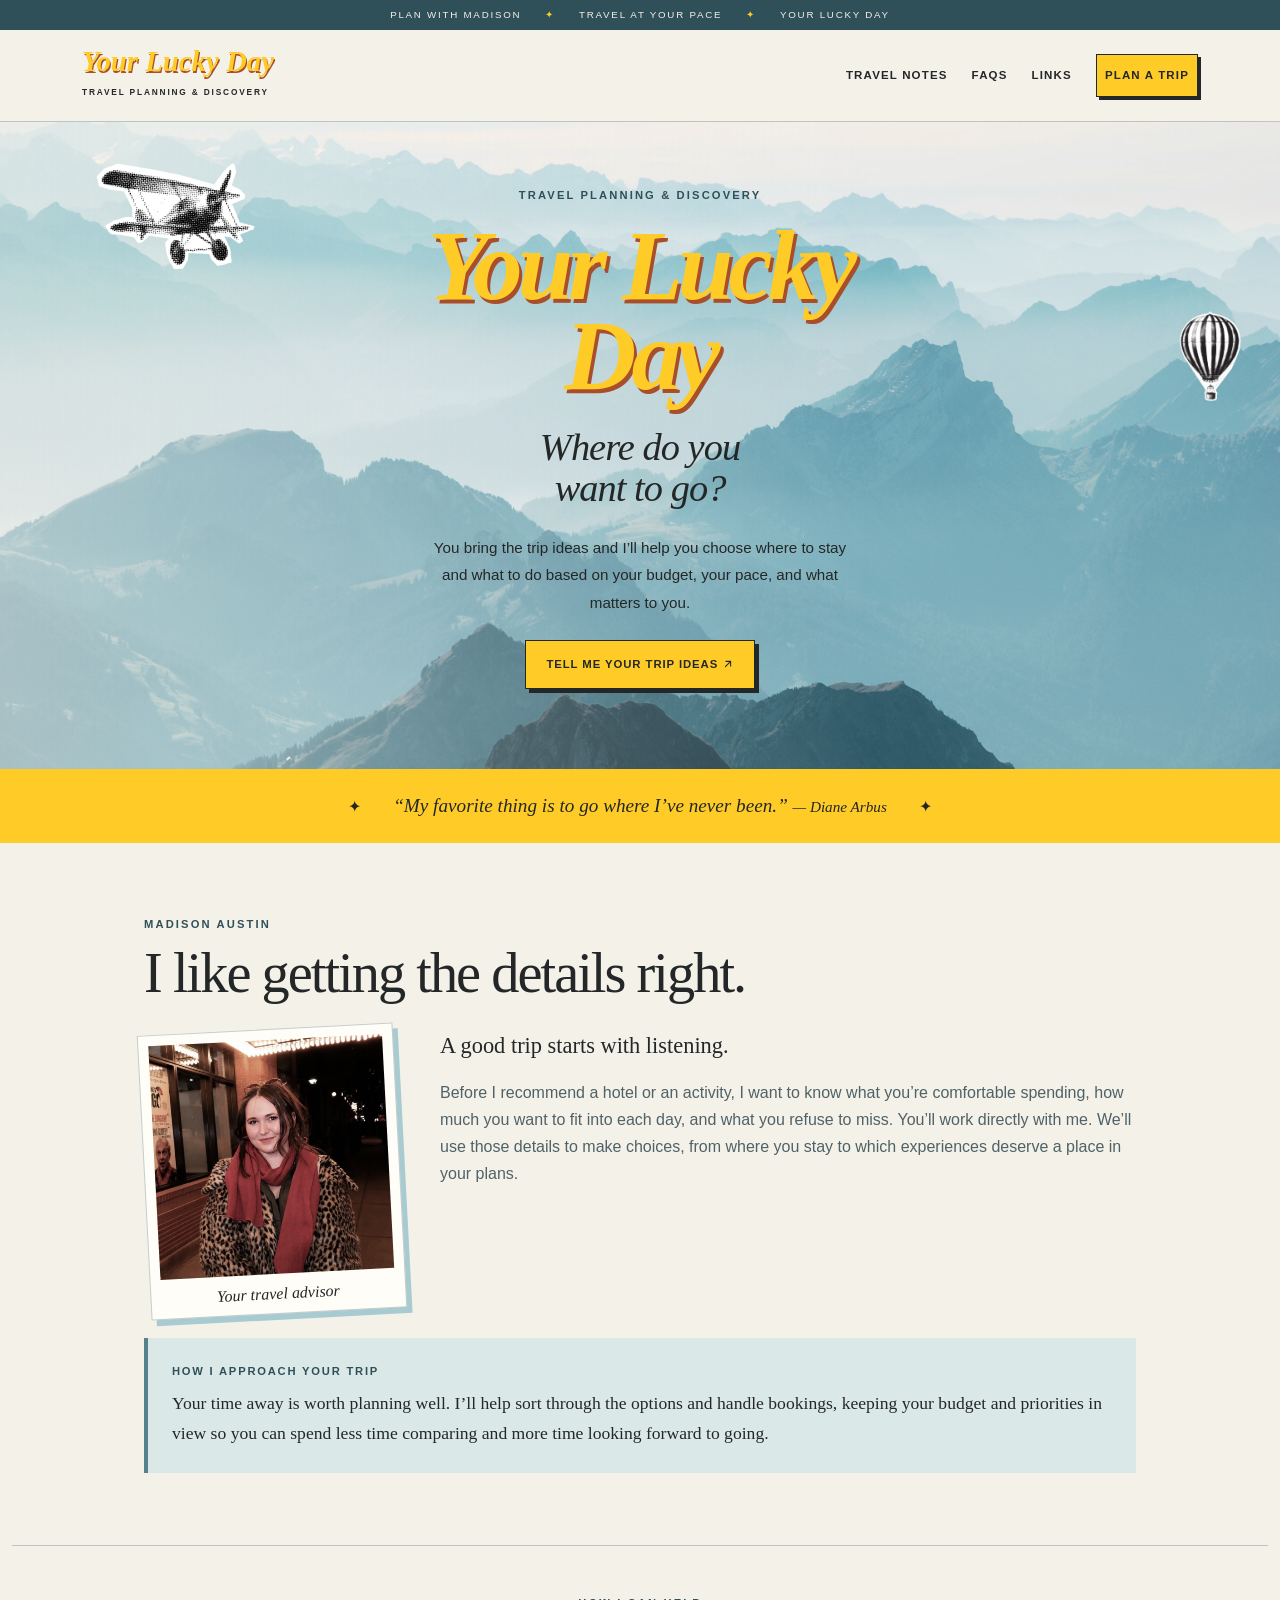
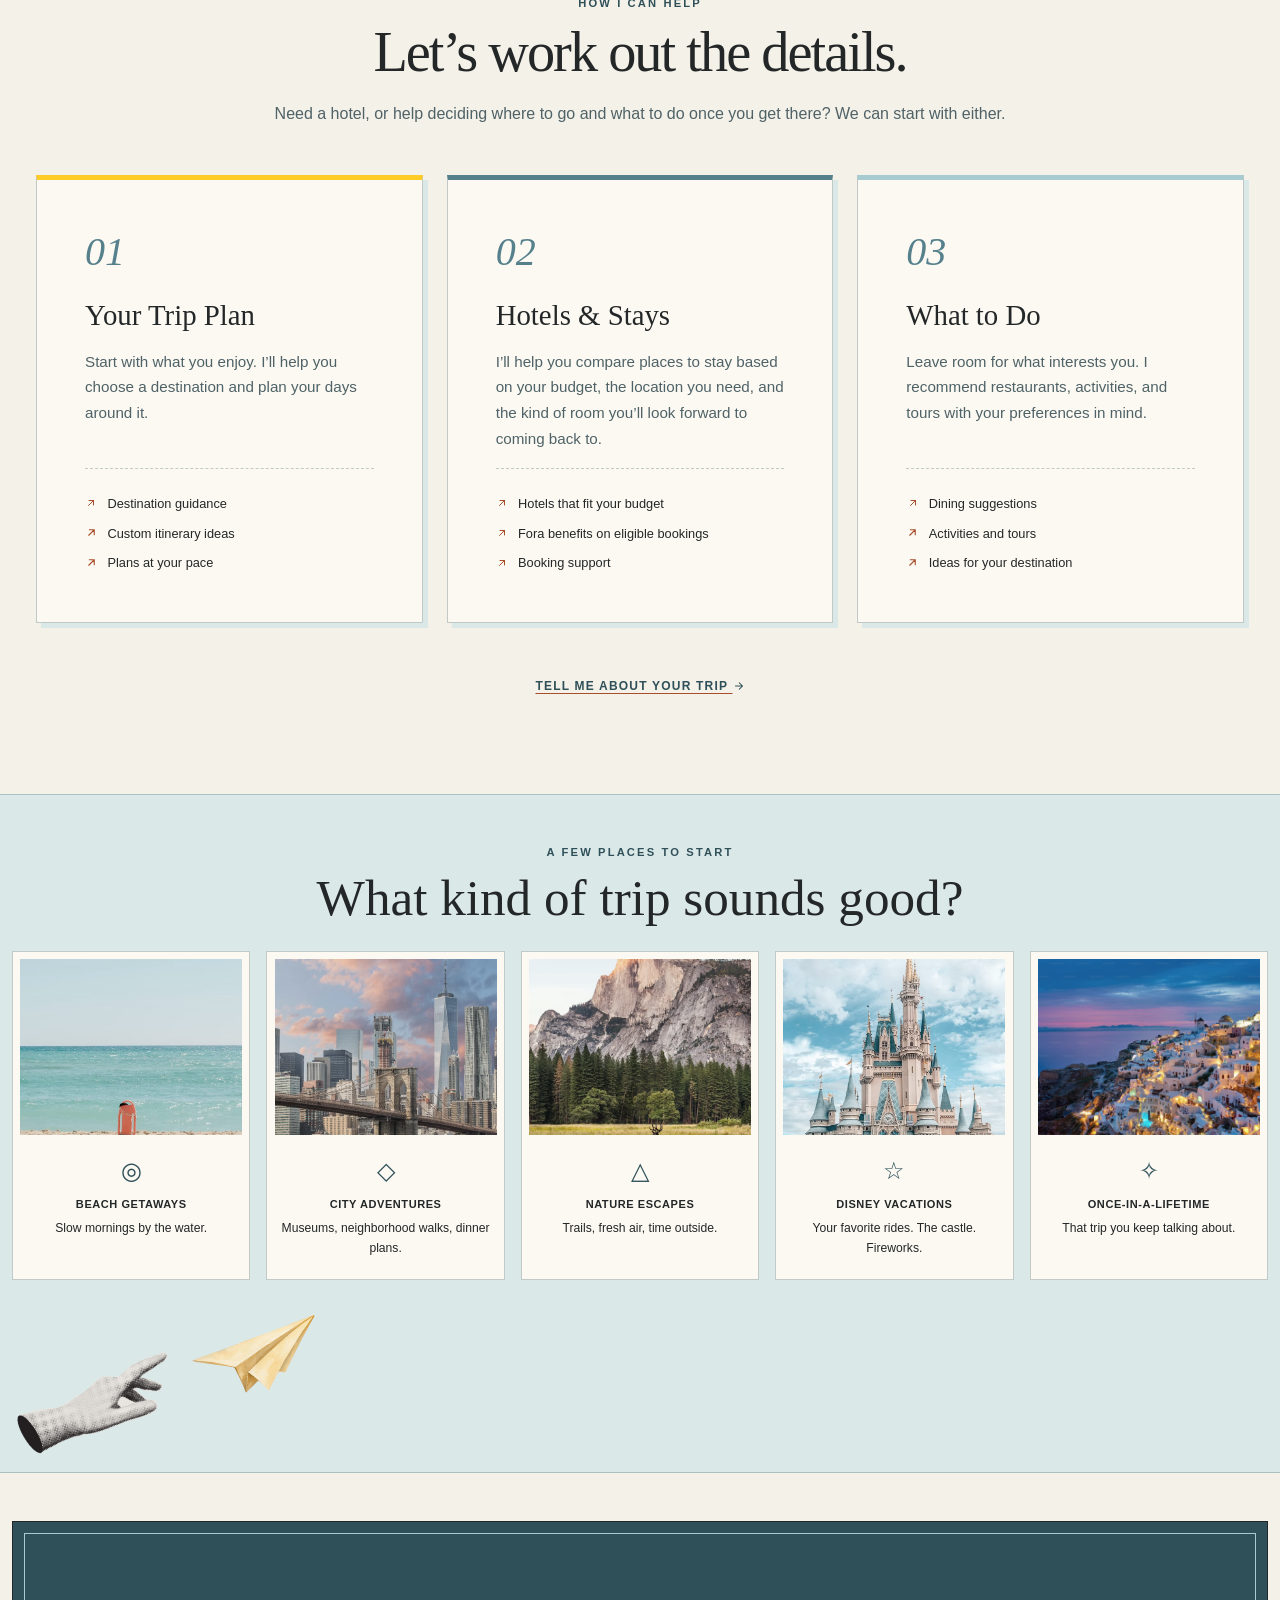
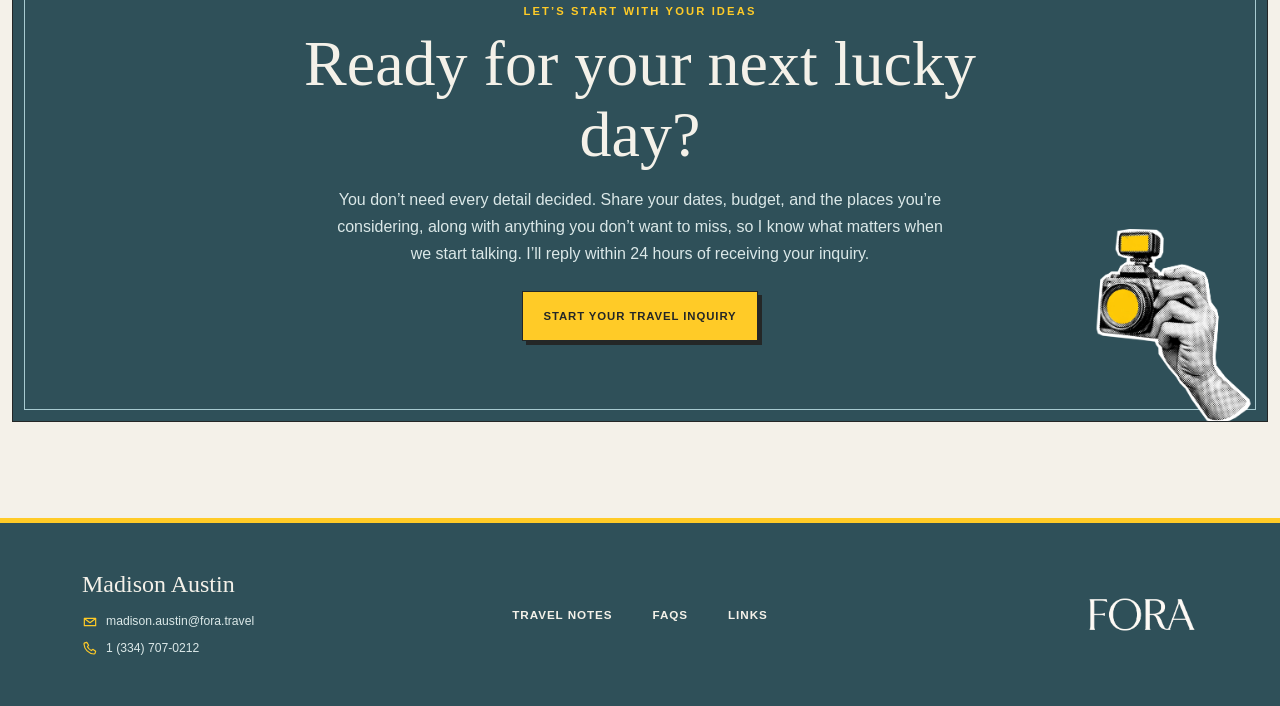
==== commit bd8511c1: "Update index.html" ====
--- a/index.html
+++ b/index.html
@@ -109,7 +109,7 @@
           <p class="section-eyebrow mb-3">Travel planning &amp; discovery</p>
           <h1 class="hero-heading mb-4">Your Lucky<br>Day<span class="hero-subheading">Where do you<br>want to go?</span></h1>
           <p class="hero-intro mb-4">
-            You bring the trip ideas. I’m Madison Austin, and I’ll help you choose where to stay and what to do based on your budget, your pace, and what matters to you.
+            You bring the trip ideas and I’ll help you choose where to stay and what to do based on your budget, your pace, and what matters to you.
           </p>
           <div class="d-flex flex-column flex-sm-row justify-content-center gap-3">
             <a class="btn btn-brand-primary" href="#contact">Tell me your trip ideas <span class="arrow-icon" aria-hidden="true"></span></a>
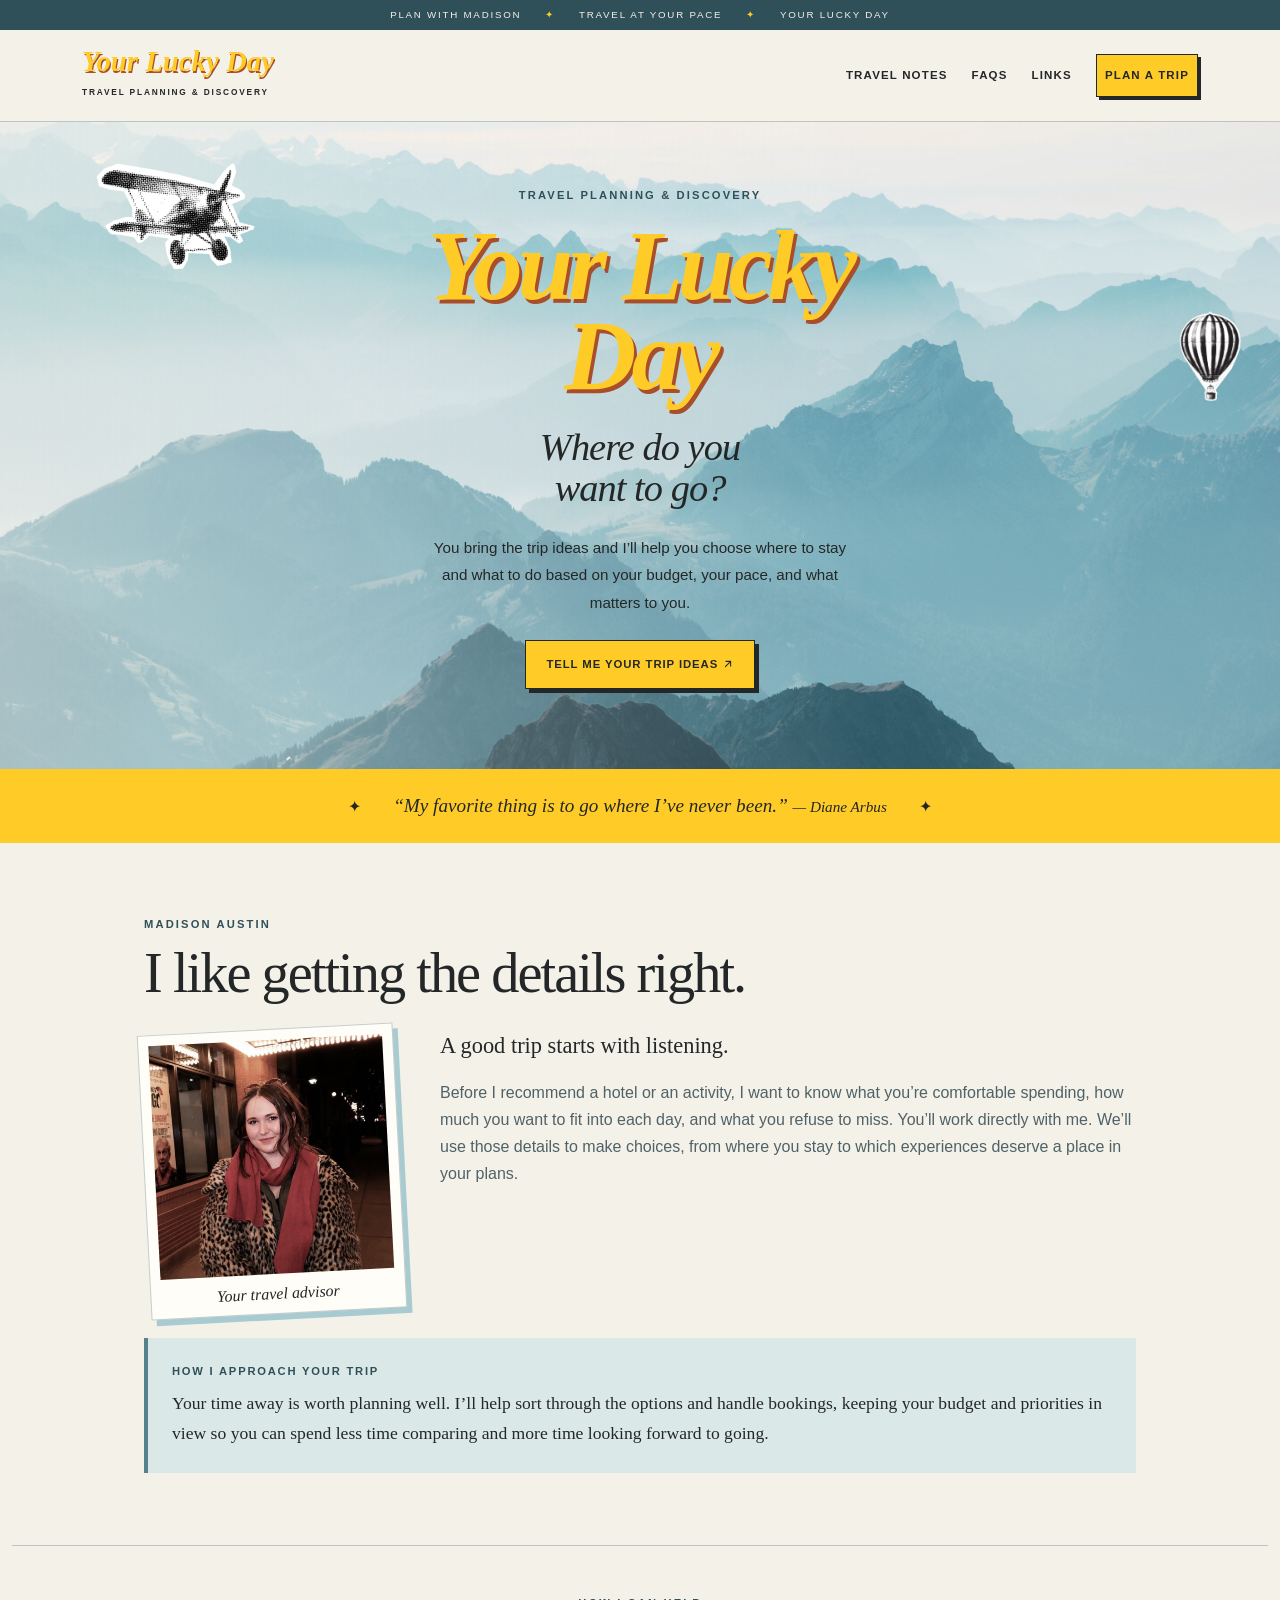
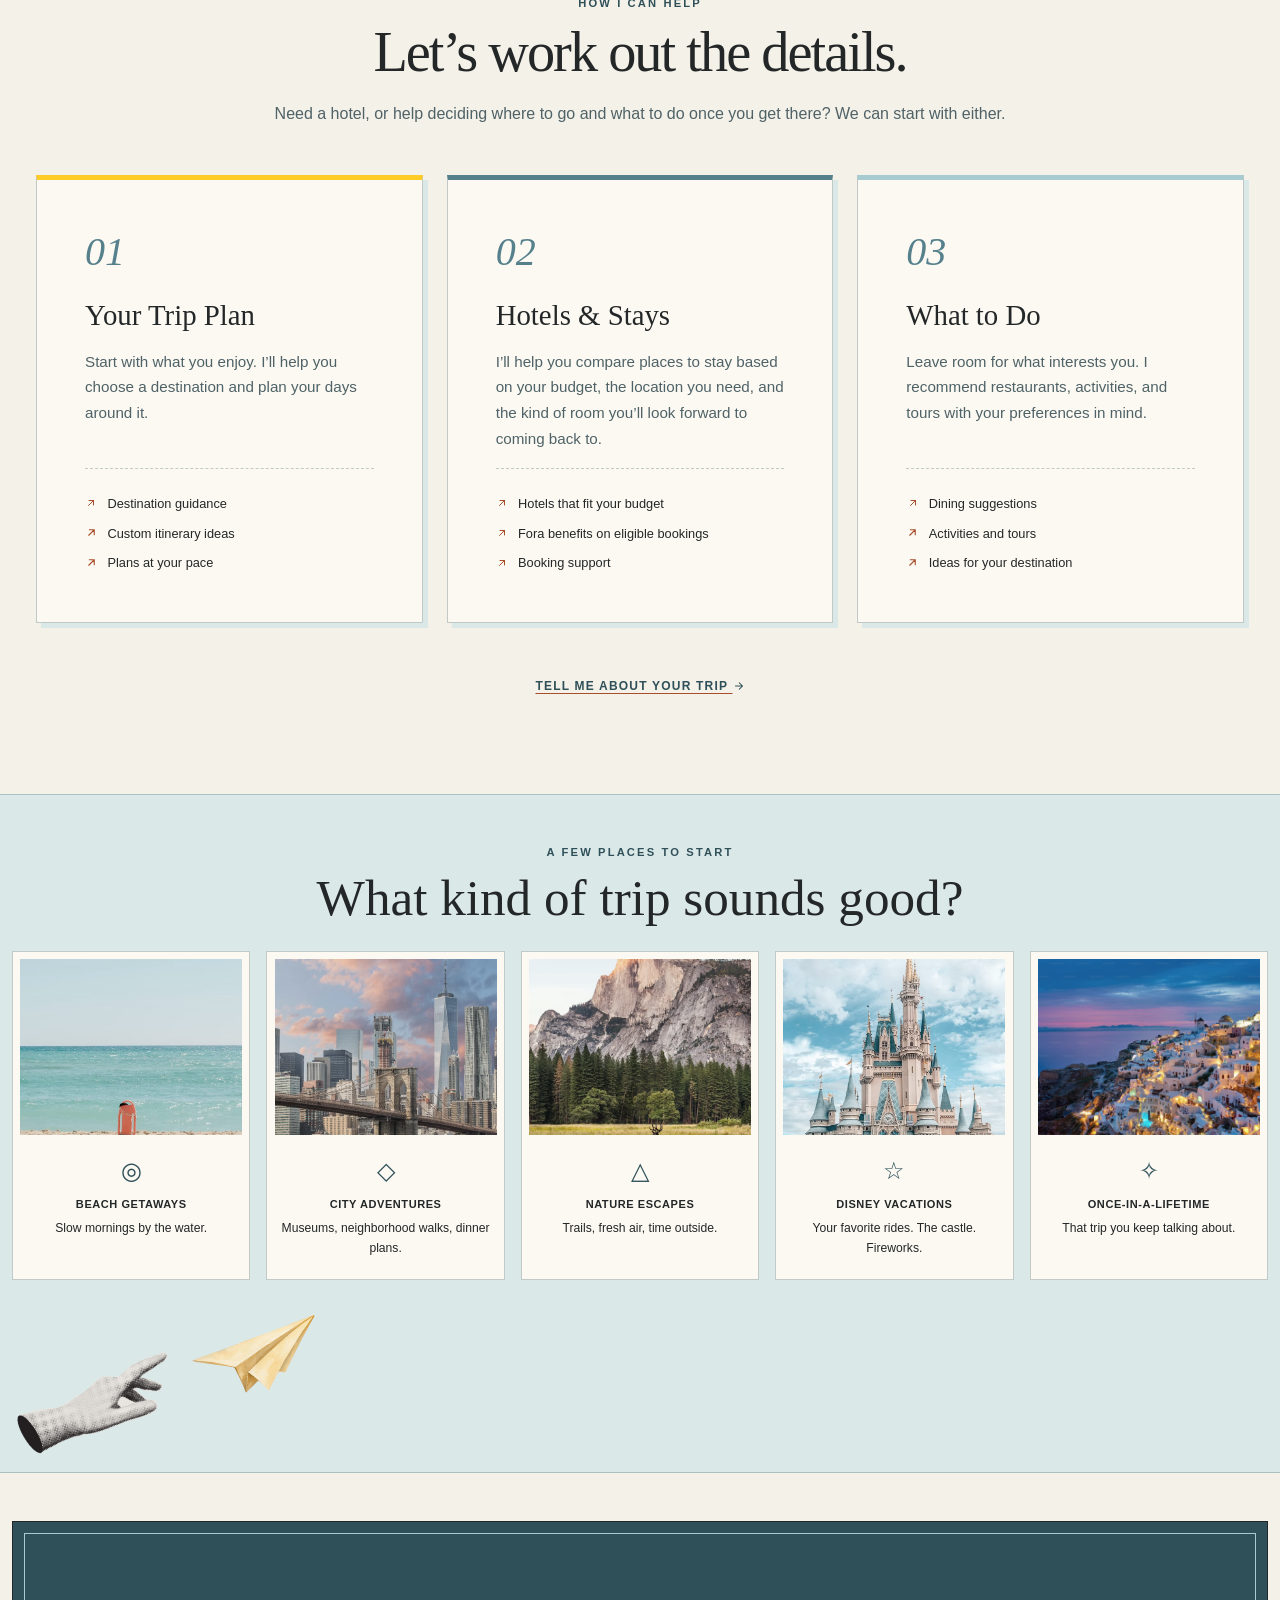
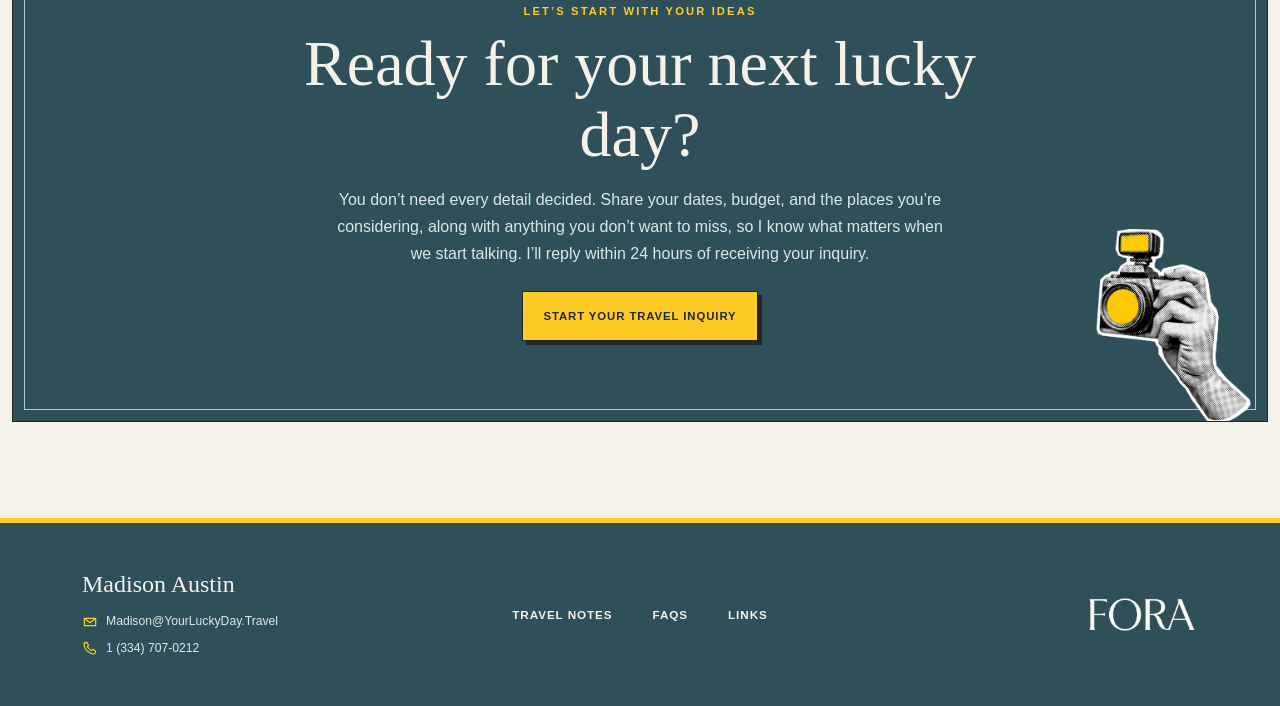
==== commit 760c966c: "Add auburn article" ====
--- a/index.html
+++ b/index.html
@@ -1,6 +1,20 @@
 <!doctype html>
 <html lang="en">
   <head>
+    <!-- Google tag (gtag.js) — production only -->
+    <script>
+      if (['yourluckyday.travel', 'www.yourluckyday.travel'].includes(window.location.hostname)) {
+        window.dataLayer = window.dataLayer || [];
+        function gtag(){dataLayer.push(arguments);}
+        gtag('js', new Date());
+        gtag('config', 'G-4T07M1ET6K');
+
+        const googleTag = document.createElement('script');
+        googleTag.async = true;
+        googleTag.src = 'https://www.googletagmanager.com/gtag/js?id=G-4T07M1ET6K';
+        document.head.appendChild(googleTag);
+      }
+    </script>
     <meta charset="utf-8">
     <meta name="viewport" content="width=device-width, initial-scale=1">
     <title>Your Lucky Day | Travel Planning by Madison Austin</title>
@@ -51,7 +65,7 @@
         "url": "https://yourluckyday.travel/",
         "logo": "https://yourluckyday.travel/branding/assets/business-card.png",
         "description": "Madison Austin helps you choose destinations, book hotels, and plan activities around your budget and travel preferences.",
-        "email": "mailto:madison.austin@fora.travel",
+        "email": "mailto:Madison@YourLuckyDay.Travel",
         "telephone": "+1-334-707-0212",
         "founder": {
           "@type": "Person",
@@ -59,7 +73,7 @@
         }
       }
     </script>
-    <link rel="icon" href="/branding/assets/favicon.svg" type="image/svg+xml">
+    <link rel="icon" href="/branding/assets/favicon.svg?v=2" type="image/svg+xml">
   </head>
   <body id="top" class="d-flex flex-column min-vh-100">
     <a class="skip-link" href="#home">Skip to content</a>
@@ -324,12 +338,12 @@
           <div class="col-md-3 text-center text-md-start">
             <address class="footer-contact-details mb-0">
               <p class="footer-contact-name mb-2">Madison Austin</p>
-              <a href="mailto:madison.austin@fora.travel">
+              <a href="mailto:Madison@YourLuckyDay.Travel">
                 <svg class="footer-contact-icon" viewBox="0 0 24 24" aria-hidden="true">
                   <path d="M3.5 6.5h17v11h-17z"></path>
                   <path d="m4 7 8 6 8-6"></path>
                 </svg>
-                <span>madison.austin@fora.travel</span>
+                <span>Madison@YourLuckyDay.Travel</span>
               </a>
               <a href="tel:+13347070212">
                 <svg class="footer-contact-icon" viewBox="0 0 24 24" aria-hidden="true">
--- a/branding/css/colors.css
+++ b/branding/css/colors.css
@@ -38,7 +38,7 @@
 .hero-subheading { display: block; margin-top: 1.65rem; color: var(--color-ink); font-size: clamp(1.7rem,3vw,2.7rem); font-weight: 400; line-height: 1.08; letter-spacing: -.025em; text-shadow: none; }
 .hero-intro { margin-inline: auto; max-width: 27rem; color: var(--color-ink); font-size: .95rem; line-height: 1.8; }
 .btn-brand-primary,.btn-contact { padding: .95rem 1.3rem; background: var(--color-gold); color: var(--color-ink); border: 1px solid var(--color-ink); border-radius: 0; box-shadow: 4px 4px 0 var(--color-ink); font-size: .71rem; font-weight: 700; letter-spacing: .08em; text-transform: uppercase; }
-.btn-brand-primary:hover,.btn-contact:hover { background: var(--color-paper); color: var(--color-ink); border-color: var(--color-ink); transform: translateY(-2px); }
+.btn-brand-primary:hover,.btn-contact:hover,.custom-navbar .header-contact-link:hover { background: var(--color-paper); color: var(--color-ink); border-color: var(--color-ink); transform: translateY(-2px); }
 .travel-note { display: flex; align-items: center; justify-content: center; gap: 2rem; padding: 1.4rem 2rem; background: var(--color-gold); border: 0; }
 .travel-note p { margin: 0; font: italic 1.2rem/1.5 var(--font-display); text-align: center; }
 .travel-note cite { white-space: nowrap; font-size: .95rem; }
@@ -102,6 +102,7 @@
 .link-tree-item { display: flex; align-items: center; padding: .9rem 1rem; min-height: 4.2rem; color: var(--color-ink); background: #fbf9f2; border: 1px solid var(--line); font-size: .72rem; font-weight: 700; letter-spacing: .06em; text-transform: uppercase; text-decoration: none; }
 .link-tree-item:first-child { background: var(--color-gold); border-color: var(--color-ink); box-shadow: 3px 3px 0 var(--color-ink); }
 .link-tree-item:hover { background: var(--color-mist); color: var(--color-ink); }
+.link-tree-item:first-child:hover { background: var(--color-paper); color: var(--color-ink); border-color: var(--color-ink); transform: translateY(-2px); }
 .link-tree-icon { display: grid; place-items: center; flex: 0 0 2rem; height: 2rem; margin-right: .6rem; font: 1.3rem var(--font-display); }
 .link-tree-label { flex: 1; }
 .link-tree-arrow { margin-left: .6rem; font-size: 1.2rem; }
